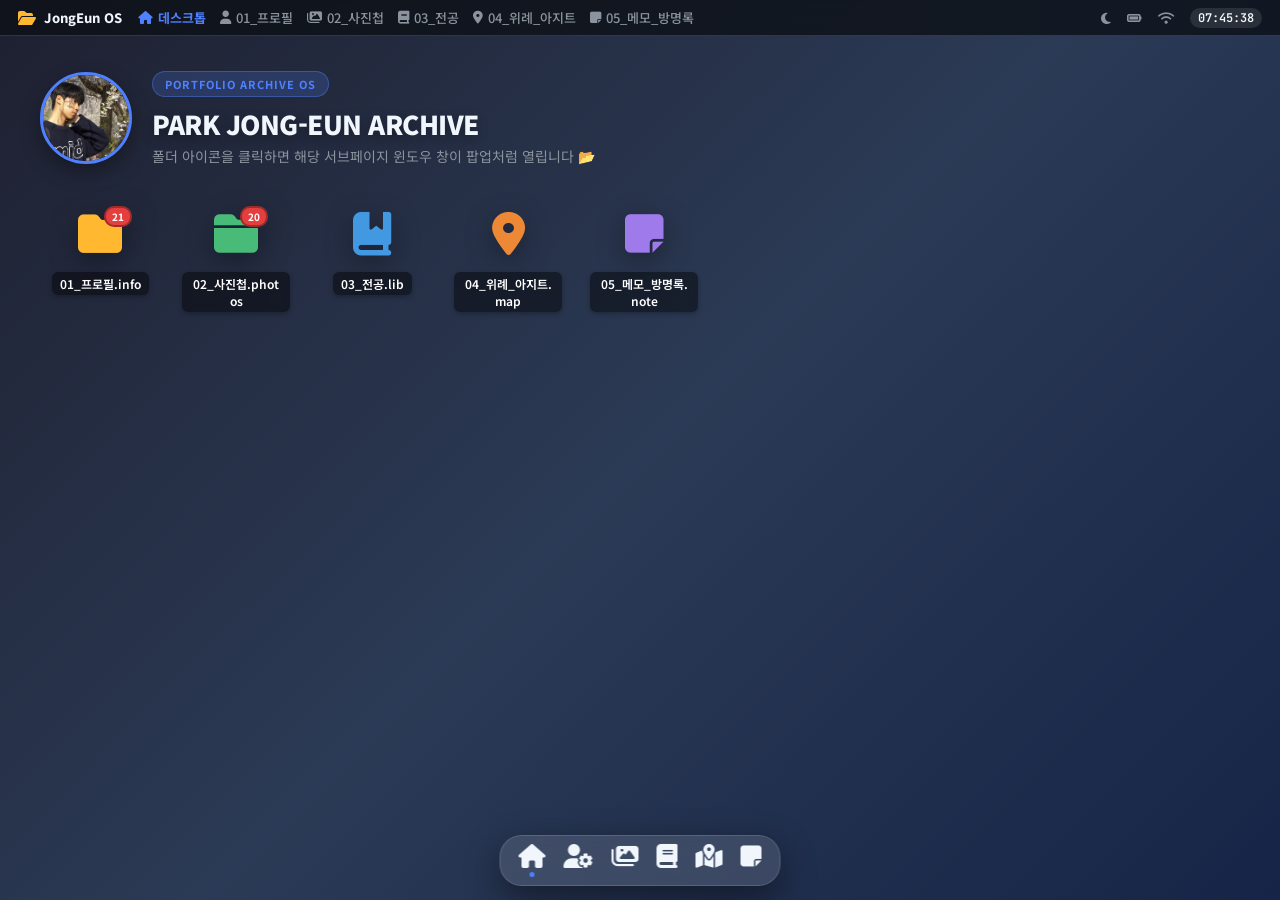
==== 컴퓨터 네트워크 과제 1/Main.html @ 89eb87a3 "Add files via upload" ====
<!DOCTYPE html>
<html lang="ko">
    
<head>
    <meta charset="UTF-8">
    <meta name="viewport" content="width=device-width, initial-scale=1.0">
    <title>박종은 - JongEun OS (Main.html)</title>
    <!-- FontAwesome icons -->
    <link rel="stylesheet" href="https://cdnjs.cloudflare.com/ajax/libs/font-awesome/6.4.0/css/all.min.css">
    <!-- Google Fonts -->
    <link rel="preconnect" href="https://fonts.googleapis.com">
    <link rel="preconnect" href="https://fonts.gstatic.com" crossorigin>
    <link href="https://fonts.googleapis.com/css2?family=Noto+Sans+KR:wght@300;400;500;700;900&family=JetBrains+Mono:wght@400;600&display=swap" rel="stylesheet">
    <link rel="stylesheet" href="소스 파일/style.css">
</head>

<body>
    <div id="desktop">
        <!-- Top Menu Bar -->
        <header id="top-bar">
            <div class="top-bar-left">
                <a href="Main.html" class="brand-link">
                    <i class="fa-solid fa-folder-open"></i>
                    <span>JongEun OS</span>
                </a>
                <nav class="nav-links">
                    <a href="Main.html" class="nav-item active"><i class="fa-solid fa-house"></i> 데스크톱</a>
                    <a href="소스 파일/profile.html" class="nav-item"><i class="fa-solid fa-user"></i> 01_프로필</a>
                    <a href="소스 파일/gallery.html" class="nav-item"><i class="fa-solid fa-images"></i> 02_사진첩</a>
                    <a href="소스 파일/major.html" class="nav-item"><i class="fa-solid fa-book"></i> 03_전공</a>
                    <a href="소스 파일/wirye.html" class="nav-item"><i class="fa-solid fa-location-dot"></i> 04_위례_아지트</a>
                    <a href="소스 파일/guestbook.html" class="nav-item"><i class="fa-solid fa-note-sticky"></i> 05_메모_방명록</a>
                </nav>
            </div>
            <div class="top-bar-right">
                <span id="theme-toggle" class="top-icon" title="다크/라이트 모드 전환"><i class="fa-solid fa-moon"></i></span>
                <span class="top-icon" title="배터리 100%"><i class="fa-solid fa-battery-full"></i></span>
                <span class="top-icon" title="Wi-Fi 연결됨"><i class="fa-solid fa-wifi"></i></span>
                <span id="top-clock">00:00:00</span>
            </div>
        </header>

        <!-- Desktop Wallpaper Content & Icons Grid -->
        <main id="workspace">
            <div class="desktop-banner">
                <img class="desktop-profile-photo" src="소스 파일/박종은_프로필.jpg" alt="박종은 프로필 사진">
                <div class="desktop-banner-copy">
                    <div class="banner-badge">PORTFOLIO ARCHIVE OS</div>
                    <h1>PARK JONG-EUN ARCHIVE</h1>
                    <p>폴더 아이콘을 클릭하면 해당 서브페이지 윈도우 창이 팝업처럼 열립니다 📂</p>
                </div>
            </div>

            <!-- Folder Icons Container (Linked to Subpages) -->
            <div class="folder-grid">
                <!-- 01 Profile -->
                <a href="소스 파일/profile.html" class="desktop-icon-link">
                    <div class="icon-wrapper profile-folder">
                        <i class="fa-solid fa-folder"></i>
                        <span class="icon-badge">21</span>
                    </div>
                    <span class="icon-label">01_프로필.info</span>
                </a>

                <!-- 02 Gallery -->
                <a href="소스 파일/gallery.html" class="desktop-icon-link">
                    <div class="icon-wrapper gallery-folder">
                        <i class="fa-solid fa-folder-closed"></i>
                        <span class="icon-badge">20</span>
                    </div>
                    <span class="icon-label">02_사진첩.photos</span>
                </a>

                <!-- 03 Major -->
                <a href="소스 파일/major.html" class="desktop-icon-link">
                    <div class="icon-wrapper library-folder">
                        <i class="fa-solid fa-book-bookmark"></i>
                    </div>
                    <span class="icon-label">03_전공.lib</span>
                </a>

                <!-- 04 Wirye -->
                <a href="소스 파일/wirye.html" class="desktop-icon-link">
                    <div class="icon-wrapper location-folder">
                        <i class="fa-solid fa-location-dot"></i>
                    </div>
                    <span class="icon-label">04_위례_아지트.map</span>
                </a>

                <!-- 05 Guestbook -->
                <a href="소스 파일/guestbook.html" class="desktop-icon-link">
                    <div class="icon-wrapper contact-folder">
                        <i class="fa-solid fa-note-sticky"></i>
                    </div>
                    <span class="icon-label">05_메모_방명록.note</span>
                </a>
            </div>

        </main>

        <!-- Dock at the bottom -->
        <footer id="dock">
            <div class="dock-container">
                <a href="Main.html" class="dock-item active" title="홈 (Main.html)">
                    <i class="fa-solid fa-house"></i>
                    <span class="dock-dot active"></span>
                </a>
                <a href="소스 파일/profile.html" class="dock-item" title="01_프로필">
                    <i class="fa-solid fa-user-gear"></i>
                    <span class="dock-dot"></span>
                </a>
                <a href="소스 파일/gallery.html" class="dock-item" title="02_사진첩">
                    <i class="fa-solid fa-images"></i>
                    <span class="dock-dot"></span>
                </a>
                <a href="소스 파일/major.html" class="dock-item" title="03_전공">
                    <i class="fa-solid fa-book"></i>
                    <span class="dock-dot"></span>
                </a>
                <a href="소스 파일/wirye.html" class="dock-item" title="04_위례아지트">
                    <i class="fa-solid fa-map-location-dot"></i>
                    <span class="dock-dot"></span>
                </a>
                <a href="소스 파일/guestbook.html" class="dock-item" title="05_메모및방명록">
                    <i class="fa-solid fa-note-sticky"></i>
                    <span class="dock-dot"></span>
                </a>
            </div>
        </footer>
    </div>

    <script src="소스 파일/script.js"></script>
</body>
</html>
---- 컴퓨터 네트워크 과제 1/소스 파일/style.css ----
/* ======================================================
   Park Jong-Eun Personal Website - Finder / OS Style
   (Main.html & 소스 파일 서브페이지 공통 스타일)
   ====================================================== */

:root {
    --bg-gradient: linear-gradient(135deg, #1e2030 0%, #2b3a55 50%, #162447 100%);
    --bg-wallpaper: #0d1117;
    --text-primary: #f0f6fc;
    --text-secondary: #8b949e;
    --window-bg: rgba(22, 27, 34, 0.88);
    --window-header-bg: rgba(13, 17, 23, 0.95);
    --window-border: rgba(255, 255, 255, 0.14);
    --accent-blue: #4f80ff;
    --accent-folder: #ffb830;
    --topbar-bg: rgba(13, 17, 23, 0.8);
    --dock-bg: rgba(255, 255, 255, 0.12);
    --card-bg: rgba(255, 255, 255, 0.05);
    --shadow-soft: 0 25px 50px rgba(0, 0, 0, 0.5);
    --font-main: 'Noto Sans KR', -apple-system, BlinkMacSystemFont, sans-serif;
    --font-mono: 'JetBrains Mono', monospace;
}

[data-theme="light"] {
    --bg-gradient: linear-gradient(135deg, #e0c3fc 0%, #8ec5fc 100%);
    --text-primary: #1f2937;
    --text-secondary: #6b7280;
    --window-bg: rgba(255, 255, 255, 0.92);
    --window-header-bg: rgba(243, 244, 246, 0.96);
    --window-border: rgba(0, 0, 0, 0.12);
    --topbar-bg: rgba(255, 255, 255, 0.8);
    --dock-bg: rgba(0, 0, 0, 0.08);
    --card-bg: rgba(0, 0, 0, 0.03);
    --shadow-soft: 0 25px 50px rgba(0, 0, 0, 0.15);
}

* {
    margin: 0;
    padding: 0;
    box-sizing: border-box;
}

body, html {
    width: 100%;
    min-height: 100vh;
    font-family: var(--font-main);
    color: var(--text-primary);
    background: var(--bg-gradient);
    background-size: cover;
    background-attachment: fixed;
    overflow-x: hidden;
}

a {
    color: inherit;
    text-decoration: none;
}

#desktop {
    width: 100vw;
    min-height: 100vh;
    position: relative;
    display: flex;
    flex-direction: column;
}

/* ======================================================
   Top OS Menu Bar
   ====================================================== */
#top-bar {
    height: 36px;
    background: var(--topbar-bg);
    backdrop-filter: blur(16px);
    -webkit-backdrop-filter: blur(16px);
    border-bottom: 1px solid var(--window-border);
    display: flex;
    align-items: center;
    justify-content: space-between;
    padding: 0 18px;
    font-size: 13px;
    font-weight: 500;
    position: sticky;
    top: 0;
    z-index: 10000;
}

.top-bar-left, .top-bar-right {
    display: flex;
    align-items: center;
    gap: 16px;
}

.brand-link {
    display: flex;
    align-items: center;
    gap: 8px;
    font-weight: 800;
    color: var(--text-primary);
}

.brand-link i {
    color: var(--accent-folder);
    font-size: 16px;
}

.nav-links {
    display: flex;
    align-items: center;
    gap: 14px;
}

.nav-item {
    color: var(--text-secondary);
    transition: color 0.2s ease;
    font-weight: 500;
    font-size: 13px;
    display: flex;
    align-items: center;
    gap: 5px;
}

.nav-item:hover, .nav-item.active {
    color: var(--accent-blue);
    font-weight: 700;
}

.top-icon {
    cursor: pointer;
    color: var(--text-secondary);
    transition: transform 0.2s ease, color 0.2s ease;
}

.top-icon:hover {
    color: var(--text-primary);
    transform: scale(1.15);
}

#top-clock {
    font-family: var(--font-mono);
    font-size: 12px;
    font-weight: 600;
    background: rgba(255, 255, 255, 0.1);
    padding: 2px 8px;
    border-radius: 12px;
}

/* ======================================================
   Desktop Workspace & Banner
   ====================================================== */
#workspace {
    flex: 1;
    position: relative;
    padding: 24px 40px 100px 40px;
    display: flex;
    flex-direction: column;
}

.desktop-banner {
    margin-top: 10px;
    margin-bottom: 28px;
    display: flex;
    align-items: center;
    gap: 20px;
}

.desktop-profile-photo {
    width: 92px;
    height: 92px;
    flex: 0 0 92px;
    object-fit: cover;
    border-radius: 50%;
    border: 3px solid var(--accent-blue);
    box-shadow: 0 8px 20px rgba(0, 0, 0, 0.35);
}

.desktop-banner-copy {
    min-width: 0;
}

.banner-badge {
    display: inline-block;
    padding: 4px 12px;
    background: rgba(79, 128, 255, 0.2);
    border: 1px solid rgba(79, 128, 255, 0.4);
    color: var(--accent-blue);
    font-size: 11px;
    font-weight: 700;
    border-radius: 20px;
    letter-spacing: 1px;
    margin-bottom: 8px;
}

.desktop-banner h1 {
    font-size: 26px;
    font-weight: 900;
    letter-spacing: -0.5px;
    text-shadow: 0 4px 12px rgba(0, 0, 0, 0.3);
}

.desktop-banner p {
    font-size: 14px;
    color: var(--text-secondary);
    margin-top: 4px;
}

/* Folder Icons Grid */
.folder-grid {
    display: grid;
    grid-template-columns: repeat(auto-fill, minmax(115px, 1fr));
    gap: 24px 16px;
    max-width: 800px;
    margin-bottom: 30px;
}

.desktop-icon-link {
    display: flex;
    flex-direction: column;
    align-items: center;
    text-decoration: none;
    padding: 10px 6px;
    border-radius: 12px;
    transition: all 0.25s cubic-bezier(0.175, 0.885, 0.32, 1.275);
}

.desktop-icon-link:hover {
    background: rgba(255, 255, 255, 0.12);
    transform: translateY(-5px);
}

.icon-wrapper {
    width: 68px;
    height: 60px;
    position: relative;
    display: flex;
    align-items: center;
    justify-content: center;
    font-size: 44px;
    color: var(--accent-folder);
    filter: drop-shadow(0 8px 14px rgba(0, 0, 0, 0.35));
}

.icon-wrapper.gallery-folder { color: #48bb78; }
.icon-wrapper.library-folder { color: #4299e1; }
.icon-wrapper.location-folder { color: #ed8936; }
.icon-wrapper.contact-folder { color: #9f7aea; }
.icon-wrapper.text-file { color: #e2e8f0; }

.icon-badge {
    position: absolute;
    top: 2px;
    right: 2px;
    background: #e53e3e;
    color: #ffffff;
    font-size: 10px;
    font-weight: 700;
    padding: 1px 6px;
    border-radius: 10px;
    border: 2px solid rgba(0, 0, 0, 0.3);
}

.icon-label {
    margin-top: 8px;
    font-size: 12px;
    font-weight: 600;
    text-align: center;
    background: rgba(0, 0, 0, 0.45);
    backdrop-filter: blur(4px);
    padding: 3px 8px;
    border-radius: 6px;
    color: #ffffff;
    word-break: break-all;
    box-shadow: 0 2px 5px rgba(0, 0, 0, 0.25);
}

/* ======================================================
   OS Floating Popup Window (In-Page)
   ====================================================== */
.window-wrapper {
    width: 100%;
    display: flex;
    justify-content: center;
    align-items: flex-start;
    padding-bottom: 40px;
}

.os-window {
    width: 100%;
    max-width: 820px;
    background: var(--window-bg);
    backdrop-filter: blur(28px);
    -webkit-backdrop-filter: blur(28px);
    border: 1px solid var(--window-border);
    border-radius: 14px;
    box-shadow: var(--shadow-soft);
    display: flex;
    flex-direction: column;
    overflow: hidden;
    animation: windowPopup 0.35s cubic-bezier(0.165, 0.84, 0.44, 1) forwards;
}

@keyframes windowPopup {
    from {
        opacity: 0;
        transform: scale(0.92) translateY(24px);
    }
    to {
        opacity: 1;
        transform: scale(1) translateY(0);
    }
}

.window-header {
    height: 42px;
    background: var(--window-header-bg);
    border-bottom: 1px solid var(--window-border);
    display: flex;
    align-items: center;
    justify-content: space-between;
    padding: 0 16px;
}

.window-controls {
    display: flex;
    align-items: center;
    gap: 8px;
}

.window-controls a, .window-controls button {
    width: 13px;
    height: 13px;
    border-radius: 50%;
    display: inline-block;
    border: none;
    cursor: pointer;
    transition: opacity 0.2s ease;
}

.btn-close { background: #ff5f56; }
.btn-minimize { background: #ffbd2e; }
.btn-maximize { background: #27c93f; }

.btn-close:hover { opacity: 0.8; }

.window-title {
    font-size: 13px;
    font-weight: 600;
    color: var(--text-primary);
    display: flex;
    align-items: center;
    gap: 8px;
}

.window-actions {
    display: flex;
    align-items: center;
    gap: 12px;
}

.page-step {
    font-size: 11px;
    font-weight: 700;
    color: var(--accent-blue);
    background: rgba(79, 128, 255, 0.15);
    padding: 2px 8px;
    border-radius: 10px;
}

.window-pathbar {
    min-height: 32px;
    background: rgba(0, 0, 0, 0.18);
    border-bottom: 1px solid var(--window-border);
    display: flex;
    align-items: center;
    justify-content: space-between;
    padding: 4px 18px;
    font-size: 12px;
    color: var(--text-secondary);
}

.path-crumbs {
    display: flex;
    align-items: center;
    gap: 6px;
    flex-wrap: wrap;
}

.path-crumbs a {
    color: var(--accent-blue);
    font-weight: 500;
}

.path-crumbs a:hover {
    text-decoration: underline;
}

.path-tag {
    background: rgba(255, 255, 255, 0.08);
    padding: 1px 7px;
    border-radius: 4px;
}

.window-body {
    padding: 24px;
    overflow-y: auto;
    max-height: calc(100vh - 230px);
}

/* Window Footer with Prev/Next Navigation Links */
.window-footer-nav {
    display: flex;
    align-items: center;
    justify-content: space-between;
    padding: 12px 20px;
    background: rgba(0, 0, 0, 0.22);
    border-top: 1px solid var(--window-border);
    font-size: 13px;
}

.footer-nav-btn {
    display: inline-flex;
    align-items: center;
    gap: 8px;
    padding: 6px 14px;
    background: rgba(255, 255, 255, 0.08);
    border: 1px solid var(--window-border);
    border-radius: 8px;
    color: var(--text-primary);
    font-weight: 600;
    transition: all 0.2s ease;
}

.footer-nav-btn:hover {
    background: var(--accent-blue);
    color: #ffffff;
    border-color: var(--accent-blue);
}

/* ======================================================
   Profile Page (profile.html)
   ====================================================== */
.profile-container {
    display: flex;
    gap: 28px;
}

.profile-sidebar {
    width: 220px;
    display: flex;
    flex-direction: column;
    align-items: center;
    text-align: center;
    background: var(--card-bg);
    padding: 22px 16px;
    border-radius: 12px;
    border: 1px solid var(--window-border);
}

.profile-img-box {
    width: 130px;
    height: 130px;
    border-radius: 50%;
    overflow: hidden;
    position: relative;
    border: 3px solid var(--accent-blue);
    margin-bottom: 14px;
    box-shadow: 0 8px 20px rgba(0, 0, 0, 0.35);
}

.profile-img-box img {
    width: 100%;
    height: 100%;
    object-fit: cover;
}

.online-indicator {
    width: 15px;
    height: 15px;
    background: #48bb78;
    border: 2px solid #ffffff;
    border-radius: 50%;
    position: absolute;
    bottom: 8px;
    right: 8px;
}

.profile-sidebar h3 {
    font-size: 22px;
    font-weight: 800;
}

.sub-text {
    font-size: 13px;
    color: var(--text-secondary);
    margin-bottom: 16px;
}

.badge-list {
    display: flex;
    flex-direction: column;
    gap: 8px;
    width: 100%;
}

.badge {
    background: rgba(79, 128, 255, 0.15);
    color: var(--accent-blue);
    font-size: 12px;
    font-weight: 600;
    padding: 7px 10px;
    border-radius: 8px;
    display: flex;
    align-items: center;
    justify-content: center;
    gap: 6px;
}

.profile-content {
    flex: 1;
    display: flex;
    flex-direction: column;
    gap: 22px;
}

.info-section h4 {
    font-size: 15px;
    font-weight: 700;
    color: var(--accent-blue);
    margin-bottom: 10px;
    display: flex;
    align-items: center;
    gap: 6px;
}

.intro-quote {
    font-size: 15px;
    font-weight: 600;
    line-height: 1.6;
    background: var(--card-bg);
    padding: 14px 18px;
    border-left: 4px solid var(--accent-blue);
    border-radius: 0 8px 8px 0;
}

.info-table {
    display: flex;
    flex-direction: column;
    gap: 10px;
    margin-top: 10px;
}

.info-row {
    display: flex;
    justify-content: space-between;
    padding: 9px 14px;
    background: var(--card-bg);
    border-radius: 8px;
    font-size: 13px;
}

.info-label {
    color: var(--text-secondary);
    display: flex;
    align-items: center;
    gap: 8px;
}

.info-val {
    font-weight: 700;
}

.tag-cloud {
    display: flex;
    flex-wrap: wrap;
    gap: 8px;
}

.tag {
    background: rgba(255, 255, 255, 0.08);
    border: 1px solid var(--window-border);
    padding: 5px 12px;
    border-radius: 14px;
    font-size: 12px;
    font-weight: 500;
}

.detail-text {
    font-size: 13.5px;
    line-height: 1.7;
    color: var(--text-secondary);
}

/* Travel Album Folder Navigation */
.album-folder-bar {
    display: flex;
    align-items: center;
    gap: 10px;
    flex-wrap: wrap;
    margin-bottom: 22px;
    padding-bottom: 14px;
    border-bottom: 1px solid var(--window-border);
}

.album-folder-btn {
    display: inline-flex;
    align-items: center;
    gap: 8px;
    padding: 8px 14px;
    background: rgba(255, 255, 255, 0.06);
    border: 1px solid var(--window-border);
    border-radius: 8px;
    color: var(--text-secondary);
    font-size: 13px;
    font-weight: 600;
    cursor: pointer;
    transition: all 0.2s ease;
    font-family: inherit;
}

.album-folder-btn:hover {
    background: rgba(255, 255, 255, 0.12);
    color: var(--text-primary);
    transform: translateY(-2px);
}

.album-folder-btn.active {
    background: rgba(79, 128, 255, 0.2);
    border-color: var(--accent-blue);
    color: var(--accent-blue);
}

.album-folder-btn i {
    font-size: 14px;
}

.album-folder-btn .count-badge {
    background: rgba(255, 255, 255, 0.15);
    padding: 1px 7px;
    border-radius: 10px;
    font-size: 11px;
    font-weight: 700;
}

.album-folder-btn.active .count-badge {
    background: var(--accent-blue);
    color: #ffffff;
}

.trip-badge {
    display: inline-block;
    padding: 2px 8px;
    border-radius: 6px;
    font-size: 11px;
    font-weight: 700;
    margin-bottom: 4px;
    width: fit-content;
}

.trip-badge.summer2025 {
    background: rgba(237, 137, 54, 0.2);
    color: #ed8936;
}

.trip-badge.summer2026 {
    background: rgba(72, 187, 120, 0.2);
    color: #48bb78;
}

.trip-badge.winter,
.trip-badge.winter2026 {
    background: rgba(66, 153, 225, 0.2);
    color: #4299e1;
}

.trip-badge.hongkong,
.trip-badge.hongkong2026 {
    background: rgba(159, 122, 234, 0.2);
    color: #9f7aea;
}

.gallery-grid {
    display: grid;
    grid-template-columns: repeat(auto-fill, minmax(280px, 1fr));
    gap: 20px;
}

.gallery-card {
    background: var(--card-bg);
    border: 1px solid var(--window-border);
    border-radius: 12px;
    overflow: hidden;
    cursor: pointer;
    transition: transform 0.25s ease, box-shadow 0.25s ease;
}

.gallery-card:hover {
    transform: translateY(-6px);
    box-shadow: 0 12px 28px rgba(0, 0, 0, 0.35);
}

.img-wrapper {
    height: 200px;
    width: 100%;
    position: relative;
    overflow: hidden;
}

.img-wrapper img {
    width: 100%;
    height: 100%;
    object-fit: cover;
    transition: transform 0.3s ease;
}

.gallery-card:hover img {
    transform: scale(1.06);
}

.img-overlay {
    position: absolute;
    inset: 0;
    background: rgba(0, 0, 0, 0.5);
    display: flex;
    align-items: center;
    justify-content: center;
    gap: 8px;
    color: #ffffff;
    font-weight: 700;
    font-size: 14px;
    opacity: 0;
    transition: opacity 0.25s ease;
}

.gallery-card:hover .img-overlay {
    opacity: 1;
}

.img-info {
    padding: 14px;
    display: flex;
    flex-direction: column;
    gap: 4px;
}

.img-title {
    font-size: 13px;
    font-weight: 700;
}

.img-meta {
    font-size: 11px;
    color: var(--text-secondary);
}

/* ======================================================
   Major & Library Page (major.html)
   ====================================================== */
.lib-hero {
    display: flex;
    align-items: center;
    gap: 18px;
    background: linear-gradient(135deg, rgba(66, 153, 225, 0.2), rgba(159, 122, 234, 0.2));
    padding: 20px;
    border-radius: 12px;
    border: 1px solid rgba(66, 153, 225, 0.3);
    margin-bottom: 22px;
}

.font-icon {
    font-size: 38px;
    color: #4299e1;
}

.kdc-grid {
    display: grid;
    grid-template-columns: repeat(3, 1fr);
    gap: 14px;
    margin-bottom: 24px;
}

.kdc-box {
    background: var(--card-bg);
    border: 1px solid var(--window-border);
    padding: 16px;
    border-radius: 10px;
}

.kdc-code {
    font-family: var(--font-mono);
    font-size: 18px;
    font-weight: 900;
    color: var(--accent-blue);
}

.kdc-box h4 {
    font-size: 14px;
    margin: 6px 0 2px 0;
}

.kdc-box p {
    font-size: 11px;
    color: var(--accent-folder);
    margin-bottom: 8px;
}

.kdc-desc {
    font-size: 11.5px;
    color: var(--text-secondary);
    line-height: 1.5;
}

.reading-archive h3 {
    font-size: 15px;
    margin-bottom: 12px;
}

.note-list {
    list-style: none;
    display: flex;
    flex-direction: column;
    gap: 10px;
}

.note-list li {
    background: var(--card-bg);
    padding: 12px 16px;
    border-radius: 8px;
    display: flex;
    gap: 14px;
    align-items: center;
    font-size: 13.5px;
}

.note-date {
    font-family: var(--font-mono);
    font-size: 11px;
    color: var(--accent-blue);
    font-weight: 700;
}

/* ======================================================
   Location & Wirye Page (wirye.html)
   ====================================================== */
.map-card-header h2 {
    font-size: 22px;
    font-weight: 800;
    margin-top: 6px;
}

.location-badge {
    display: inline-block;
    background: rgba(237, 137, 54, 0.2);
    color: #ed8936;
    padding: 3px 10px;
    border-radius: 6px;
    font-size: 11px;
    font-weight: 700;
}

.map-visual {
    height: 180px;
    background: #1a202c;
    border-radius: 12px;
    margin: 18px 0;
    position: relative;
    overflow: hidden;
    border: 1px solid var(--window-border);
}

.map-grid-bg {
    width: 100%;
    height: 100%;
    background-image: radial-gradient(rgba(255, 255, 255, 0.12) 1px, transparent 0);
    background-size: 18px 18px;
}

.map-pin {
    position: absolute;
    width: 34px;
    height: 34px;
    background: #ed8936;
    color: #ffffff;
    border-radius: 50%;
    display: flex;
    align-items: center;
    justify-content: center;
    cursor: pointer;
    box-shadow: 0 4px 14px rgba(237, 137, 54, 0.5);
    transition: transform 0.2s ease;
}

.map-pin:hover {
    transform: scale(1.25);
    z-index: 10;
}

.pin-tooltip {
    position: absolute;
    bottom: 40px;
    left: 50%;
    transform: translateX(-50%);
    background: rgba(0, 0, 0, 0.88);
    color: #ffffff;
    font-size: 11px;
    font-weight: 600;
    padding: 4px 10px;
    border-radius: 4px;
    white-space: nowrap;
    opacity: 0;
    pointer-events: none;
    transition: opacity 0.2s ease;
}

.map-pin:hover .pin-tooltip {
    opacity: 1;
}

.spot-list {
    display: flex;
    flex-direction: column;
    gap: 12px;
}

.spot-item {
    display: flex;
    align-items: center;
    gap: 14px;
    background: var(--card-bg);
    padding: 12px 16px;
    border-radius: 8px;
}

.spot-icon {
    font-size: 22px;
    color: #48bb78;
}

/* ======================================================
   Guestbook & Notes Page (guestbook.html)
   ====================================================== */
#guestbook-form {
    display: flex;
    flex-direction: column;
    gap: 12px;
    margin: 16px 0 24px 0;
}

.form-row {
    display: flex;
    gap: 12px;
}

#gb-name, #gb-color, #gb-content {
    background: rgba(0, 0, 0, 0.25);
    border: 1px solid var(--window-border);
    color: var(--text-primary);
    padding: 10px 14px;
    border-radius: 8px;
    font-family: inherit;
    font-size: 13.5px;
}

#gb-name { flex: 1; }

.submit-btn {
    background: var(--accent-blue);
    color: #ffffff;
    border: none;
    padding: 10px;
    border-radius: 8px;
    font-weight: 700;
    cursor: pointer;
    transition: opacity 0.2s ease;
}

.submit-btn:hover {
    opacity: 0.9;
}

.postit-board {
    display: grid;
    grid-template-columns: repeat(2, minmax(190px, 240px));
    justify-content: center;
    gap: 32px;
    padding: 18px 12px 28px;
}

.postit {
    width: 100%;
    aspect-ratio: 1 / 1;
    padding: 38px 22px 24px;
    display: flex;
    flex-direction: column;
    justify-content: center;
    border-radius: 4px;
    color: #1a202c;
    position: relative;
    box-shadow: 0 6px 14px rgba(0, 0, 0, 0.2);
    transform: rotate(-1deg);
}

.postit.yellow { background: #fef08a; }
.postit.blue { background: #bae6fd; }
.postit.green { background: #bbf7d0; }
.postit.pink { background: #fbcfe8; }

.postit-pin {
    position: absolute;
    top: -10px;
    left: 50%;
    transform: translateX(-50%);
    font-size: 16px;
}

.postit-topic {
    position: absolute;
    top: 12px;
    left: 14px;
    font-size: 11px;
    font-weight: 800;
    color: rgba(26, 32, 44, 0.72);
}

.postit-text {
    font-size: 13px;
    font-weight: 600;
    line-height: 1.5;
    margin-top: 4px;
}

.postit-author {
    display: block;
    font-size: 11px;
    font-weight: 700;
    margin-top: 10px;
    text-align: right;
}

/* ======================================================
   Main.html - Tree File Explorer Card
   ====================================================== */
.structure-card {
    background: var(--card-bg);
    border: 1px solid var(--window-border);
    border-radius: 12px;
    padding: 20px;
    max-width: 800px;
}

.structure-card h3 {
    font-size: 15px;
    color: var(--accent-blue);
    margin-bottom: 12px;
    display: flex;
    align-items: center;
    gap: 8px;
}

.file-tree {
    font-family: var(--font-mono);
    font-size: 13px;
    line-height: 1.8;
}

.tree-item {
    display: flex;
    align-items: center;
    gap: 8px;
}

.tree-item a {
    color: #48bb78;
    font-weight: 600;
}

.tree-item a:hover {
    text-decoration: underline;
}

/* ======================================================
   Bottom OS Dock
   ====================================================== */
#dock {
    position: fixed;
    bottom: 14px;
    left: 50%;
    transform: translateX(-50%);
    z-index: 9999;
}

.dock-container {
    background: var(--dock-bg);
    backdrop-filter: blur(20px);
    -webkit-backdrop-filter: blur(20px);
    border: 1px solid var(--window-border);
    padding: 8px 18px;
    border-radius: 22px;
    display: flex;
    align-items: center;
    gap: 18px;
    box-shadow: 0 12px 36px rgba(0, 0, 0, 0.45);
}

.dock-item {
    color: var(--text-primary);
    font-size: 24px;
    position: relative;
    display: flex;
    flex-direction: column;
    align-items: center;
    transition: transform 0.2s cubic-bezier(0.175, 0.885, 0.32, 1.275);
}

.dock-item:hover {
    transform: translateY(-8px) scale(1.2);
}

.dock-dot {
    width: 5px;
    height: 5px;
    background: var(--accent-blue);
    border-radius: 50%;
    margin-top: 4px;
    opacity: 0;
    transition: opacity 0.2s ease;
}

.dock-item.active .dock-dot, .dock-dot.active {
    opacity: 1;
}

/* ======================================================
   Lightbox Modal
   ====================================================== */
.lightbox-modal {
    display: none;
    position: fixed;
    inset: 0;
    background: rgba(0, 0, 0, 0.88);
    backdrop-filter: blur(14px);
    z-index: 20000;
    align-items: center;
    justify-content: center;
    padding: 20px;
}

.lightbox-modal.active {
    display: flex;
}

.lightbox-close {
    position: absolute;
    top: 20px;
    right: 30px;
    font-size: 42px;
    color: #ffffff;
    cursor: pointer;
}

.lightbox-content {
    max-width: 90vw;
    max-height: 85vh;
    display: flex;
    flex-direction: column;
    align-items: center;
}

.lightbox-content img {
    max-width: 100%;
    max-height: 70vh;
    border-radius: 8px;
    box-shadow: 0 20px 50px rgba(0,0,0,0.6);
}

.lightbox-caption {
    margin-top: 14px;
    text-align: center;
    color: #ffffff;
}

/* Responsive */
@media (max-width: 768px) {
    #workspace {
        padding: 16px 16px 90px 16px;
    }

    .profile-container {
        flex-direction: column;
    }

    .profile-sidebar {
        width: 100%;
    }

    .kdc-grid {
        grid-template-columns: 1fr;
    }

    .postit-board {
        grid-template-columns: repeat(2, minmax(130px, 1fr));
        gap: 18px;
    }

    .nav-links {
        display: none;
    }
}


/* Linked university major cards */
.major-link-card {
    display: block;
    color: inherit;
    text-decoration: none;
    transition: transform 0.2s ease, box-shadow 0.2s ease;
}
.major-link-card:hover {
    transform: translateY(-4px);
    box-shadow: 0 12px 24px rgba(0, 0, 0, 0.18);
}


.guestbook-board:empty {
    display: block;
}

.postit-empty {
    grid-column: 1 / -1;
    margin: 0;
    padding: 22px;
    border: 1px dashed rgba(120, 130, 150, 0.45);
    border-radius: 8px;
    color: var(--text-secondary);
    text-align: center;
}
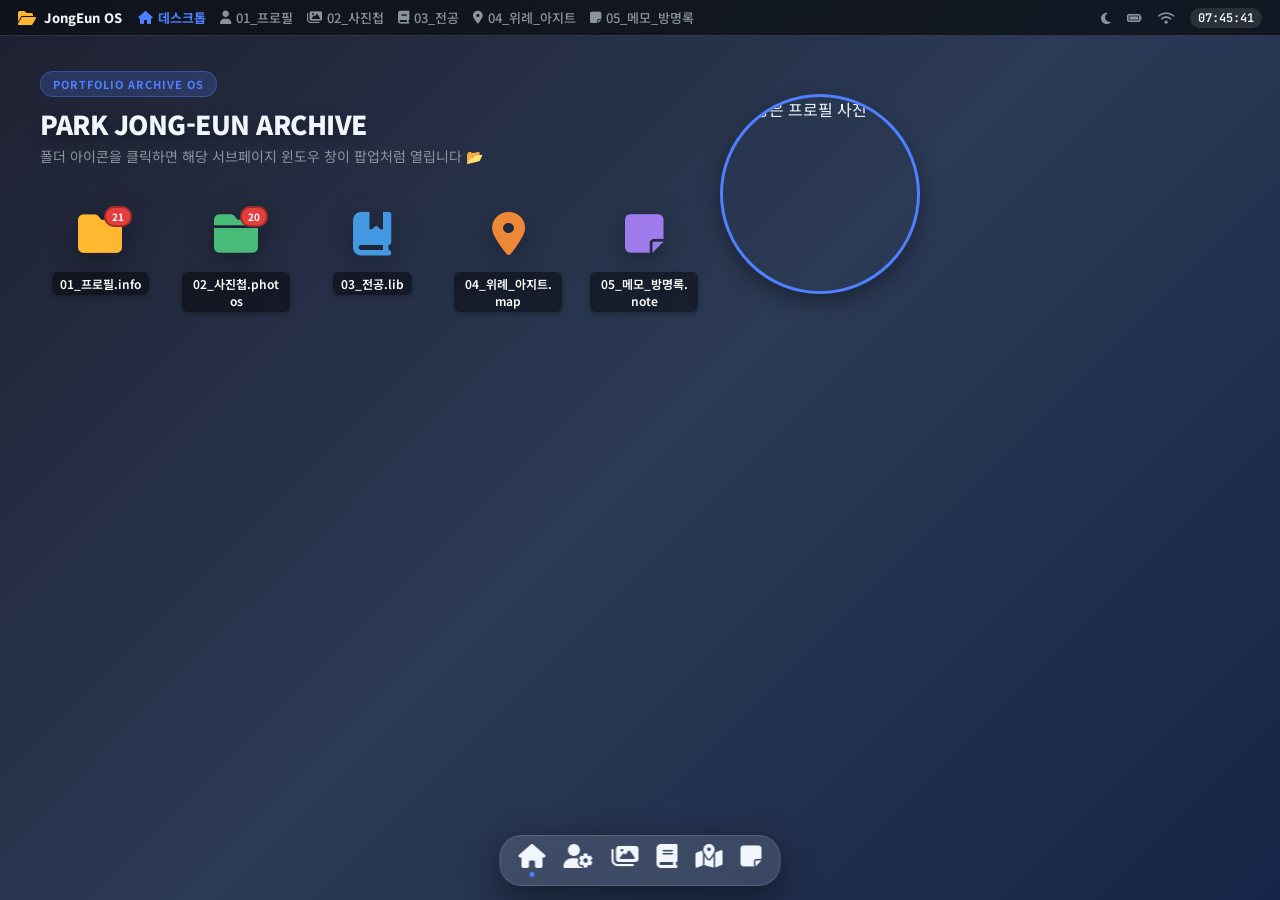
==== commit 1f2ac770: "Add files via upload" ====
--- a/컴퓨터 네트워크 과제 1/Main.html
+++ b/컴퓨터 네트워크 과제 1/Main.html
@@ -43,7 +43,6 @@
         <!-- Desktop Wallpaper Content & Icons Grid -->
         <main id="workspace">
             <div class="desktop-banner">
-                <img class="desktop-profile-photo" src="소스 파일/박종은_프로필.jpg" alt="박종은 프로필 사진">
                 <div class="desktop-banner-copy">
                     <div class="banner-badge">PORTFOLIO ARCHIVE OS</div>
                     <h1>PARK JONG-EUN ARCHIVE</h1>
@@ -88,13 +87,14 @@
                 </a>
 
                 <!-- 05 Guestbook -->
-                <a href="소스 파일/guestbook.html" class="desktop-icon-link">
-                    <div class="icon-wrapper contact-folder">
-                        <i class="fa-solid fa-note-sticky"></i>
-                    </div>
-                    <span class="icon-label">05_메모_방명록.note</span>
-                </a>
-            </div>
+                <a href="소스 파일/guestbook.html" class="desktop-icon-link">
+                    <div class="icon-wrapper contact-folder">
+                        <i class="fa-solid fa-note-sticky"></i>
+                    </div>
+                    <span class="icon-label">05_메모_방명록.note</span>
+                </a>
+                <img class="desktop-profile-photo" src="https://raw.githubusercontent.com/bbakjjong7-cmyk/CN_1st_assginment/main/%EC%BB%B4%ED%93%A8%ED%84%B0%20%EB%84%A4%ED%8A%B8%EC%9B%8C%ED%81%AC%20%EA%B3%BC%EC%A0%9C%201/%EC%86%8C%EC%8A%A4%20%ED%8C%8C%EC%9D%BC/%EB%B0%95%EC%A2%85%EC%9D%80_%ED%94%84%EB%A1%9C%ED%95%84.jpg" alt="박종은 프로필 사진">
+            </div>
 
         </main>
 
--- a/컴퓨터 네트워크 과제 1/소스 파일/style.css
+++ b/컴퓨터 네트워크 과제 1/소스 파일/style.css
@@ -160,13 +160,17 @@
     margin-bottom: 28px;
     display: flex;
     align-items: center;
+    justify-content: space-between;
     gap: 20px;
 }
 
 .desktop-profile-photo {
-    width: 92px;
-    height: 92px;
-    flex: 0 0 92px;
+    width: 200px;
+    height: 200px;
+    flex: 0 0 200px;
+    align-self: end;
+    margin-bottom: 10px;
+    transform: translateY(-50%);
     object-fit: cover;
     border-radius: 50%;
     border: 3px solid var(--accent-blue);
@@ -1178,10 +1182,16 @@
 }
 
 /* Responsive */
-@media (max-width: 768px) {
-    #workspace {
-        padding: 16px 16px 90px 16px;
-    }
+@media (max-width: 768px) {
+    #workspace {
+        padding: 16px 16px 90px 16px;
+    }
+
+    .desktop-profile-photo {
+        width: 132px;
+        height: 132px;
+        flex-basis: 132px;
+    }
 
     .profile-container {
         flex-direction: column;
@@ -1203,7 +1213,19 @@
     .nav-links {
         display: none;
     }
-}
+}
+
+@media (max-width: 480px) {
+    .desktop-banner {
+        gap: 12px;
+    }
+
+    .desktop-profile-photo {
+        width: 96px;
+        height: 96px;
+        flex-basis: 96px;
+    }
+}
 
 
 /* Linked university major cards */
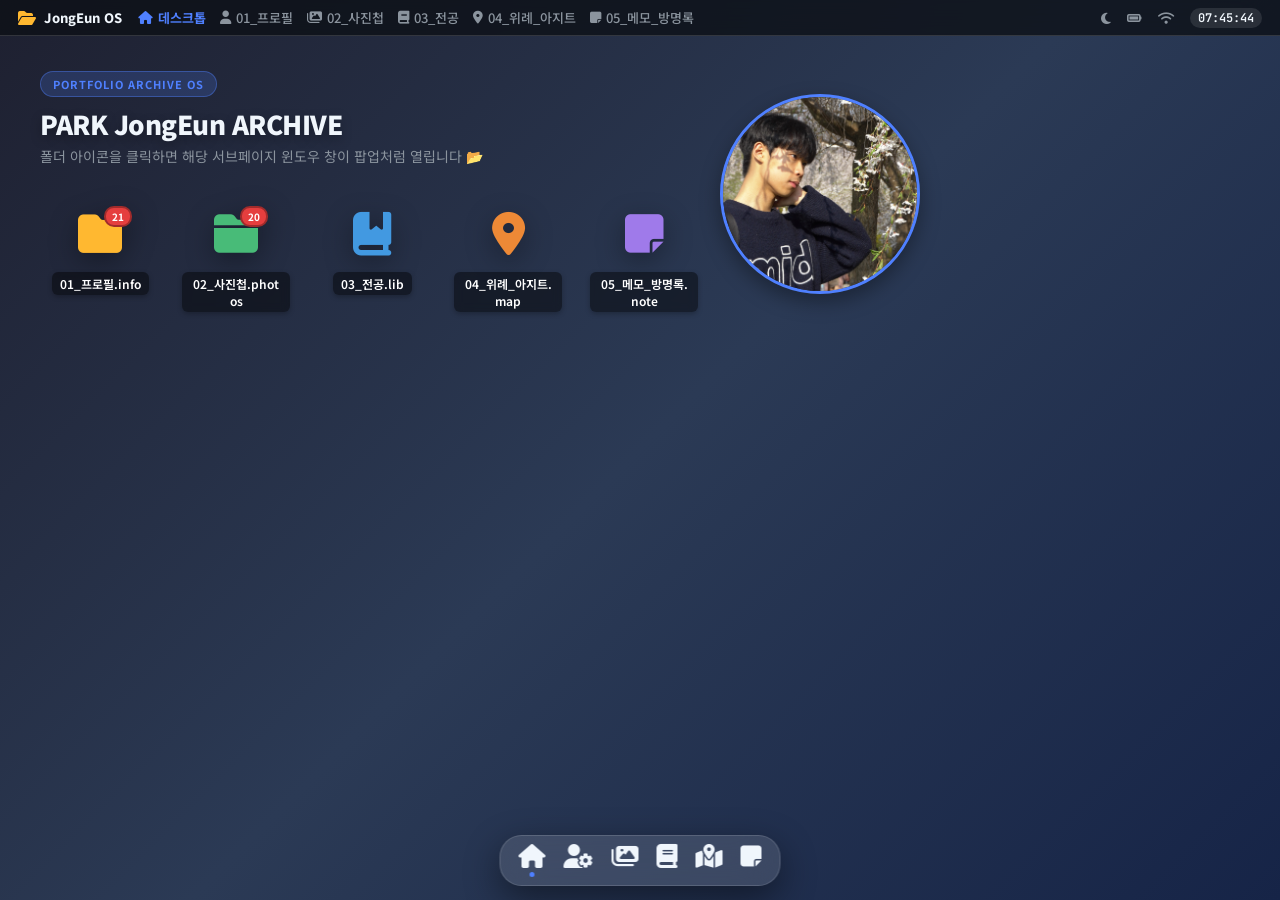
==== commit 701c2ddd: "ee ee" ====
--- a/컴퓨터 네트워크 과제 1/Main.html
+++ b/컴퓨터 네트워크 과제 1/Main.html
@@ -1,134 +1,134 @@
-<!DOCTYPE html>
-<html lang="ko">
-    
-<head>
-    <meta charset="UTF-8">
-    <meta name="viewport" content="width=device-width, initial-scale=1.0">
-    <title>박종은 - JongEun OS (Main.html)</title>
-    <!-- FontAwesome icons -->
-    <link rel="stylesheet" href="https://cdnjs.cloudflare.com/ajax/libs/font-awesome/6.4.0/css/all.min.css">
-    <!-- Google Fonts -->
-    <link rel="preconnect" href="https://fonts.googleapis.com">
-    <link rel="preconnect" href="https://fonts.gstatic.com" crossorigin>
-    <link href="https://fonts.googleapis.com/css2?family=Noto+Sans+KR:wght@300;400;500;700;900&family=JetBrains+Mono:wght@400;600&display=swap" rel="stylesheet">
-    <link rel="stylesheet" href="소스 파일/style.css">
-</head>
-
-<body>
-    <div id="desktop">
-        <!-- Top Menu Bar -->
-        <header id="top-bar">
-            <div class="top-bar-left">
-                <a href="Main.html" class="brand-link">
-                    <i class="fa-solid fa-folder-open"></i>
-                    <span>JongEun OS</span>
-                </a>
-                <nav class="nav-links">
-                    <a href="Main.html" class="nav-item active"><i class="fa-solid fa-house"></i> 데스크톱</a>
-                    <a href="소스 파일/profile.html" class="nav-item"><i class="fa-solid fa-user"></i> 01_프로필</a>
-                    <a href="소스 파일/gallery.html" class="nav-item"><i class="fa-solid fa-images"></i> 02_사진첩</a>
-                    <a href="소스 파일/major.html" class="nav-item"><i class="fa-solid fa-book"></i> 03_전공</a>
-                    <a href="소스 파일/wirye.html" class="nav-item"><i class="fa-solid fa-location-dot"></i> 04_위례_아지트</a>
-                    <a href="소스 파일/guestbook.html" class="nav-item"><i class="fa-solid fa-note-sticky"></i> 05_메모_방명록</a>
-                </nav>
-            </div>
-            <div class="top-bar-right">
-                <span id="theme-toggle" class="top-icon" title="다크/라이트 모드 전환"><i class="fa-solid fa-moon"></i></span>
-                <span class="top-icon" title="배터리 100%"><i class="fa-solid fa-battery-full"></i></span>
-                <span class="top-icon" title="Wi-Fi 연결됨"><i class="fa-solid fa-wifi"></i></span>
-                <span id="top-clock">00:00:00</span>
-            </div>
-        </header>
-
-        <!-- Desktop Wallpaper Content & Icons Grid -->
-        <main id="workspace">
+<!DOCTYPE html>
+<html lang="ko">
+    
+<head>
+    <meta charset="UTF-8">
+    <meta name="viewport" content="width=device-width, initial-scale=1.0">
+    <title>박종은 - JongEun OS (Main.html)</title>
+    <!-- FontAwesome icons -->
+    <link rel="stylesheet" href="https://cdnjs.cloudflare.com/ajax/libs/font-awesome/6.4.0/css/all.min.css">
+    <!-- Google Fonts -->
+    <link rel="preconnect" href="https://fonts.googleapis.com">
+    <link rel="preconnect" href="https://fonts.gstatic.com" crossorigin>
+    <link href="https://fonts.googleapis.com/css2?family=Noto+Sans+KR:wght@300;400;500;700;900&family=JetBrains+Mono:wght@400;600&display=swap" rel="stylesheet">
+    <link rel="stylesheet" href="소스 파일/style.css">
+</head>
+
+<body>
+    <div id="desktop">
+        <!-- Top Menu Bar -->
+        <header id="top-bar">
+            <div class="top-bar-left">
+                <a href="Main.html" class="brand-link">
+                    <i class="fa-solid fa-folder-open"></i>
+                    <span>JongEun OS</span>
+                </a>
+                <nav class="nav-links">
+                    <a href="Main.html" class="nav-item active"><i class="fa-solid fa-house"></i> 데스크톱</a>
+                    <a href="소스 파일/profile.html" class="nav-item"><i class="fa-solid fa-user"></i> 01_프로필</a>
+                    <a href="소스 파일/gallery.html" class="nav-item"><i class="fa-solid fa-images"></i> 02_사진첩</a>
+                    <a href="소스 파일/major.html" class="nav-item"><i class="fa-solid fa-book"></i> 03_전공</a>
+                    <a href="소스 파일/wirye.html" class="nav-item"><i class="fa-solid fa-location-dot"></i> 04_위례_아지트</a>
+                    <a href="소스 파일/guestbook.html" class="nav-item"><i class="fa-solid fa-note-sticky"></i> 05_메모_방명록</a>
+                </nav>
+            </div>
+            <div class="top-bar-right">
+                <span id="theme-toggle" class="top-icon" title="다크/라이트 모드 전환"><i class="fa-solid fa-moon"></i></span>
+                <span class="top-icon" title="배터리 100%"><i class="fa-solid fa-battery-full"></i></span>
+                <span class="top-icon" title="Wi-Fi 연결됨"><i class="fa-solid fa-wifi"></i></span>
+                <span id="top-clock">00:00:00</span>
+            </div>
+        </header>
+
+        <!-- Desktop Wallpaper Content & Icons Grid -->
+        <main id="workspace">
             <div class="desktop-banner">
                 <div class="desktop-banner-copy">
                     <div class="banner-badge">PORTFOLIO ARCHIVE OS</div>
-                    <h1>PARK JONG-EUN ARCHIVE</h1>
+                    <h1>PARK JongEun ARCHIVE</h1>
                     <p>폴더 아이콘을 클릭하면 해당 서브페이지 윈도우 창이 팝업처럼 열립니다 📂</p>
                 </div>
             </div>
-
-            <!-- Folder Icons Container (Linked to Subpages) -->
-            <div class="folder-grid">
-                <!-- 01 Profile -->
-                <a href="소스 파일/profile.html" class="desktop-icon-link">
-                    <div class="icon-wrapper profile-folder">
-                        <i class="fa-solid fa-folder"></i>
-                        <span class="icon-badge">21</span>
-                    </div>
-                    <span class="icon-label">01_프로필.info</span>
-                </a>
-
-                <!-- 02 Gallery -->
-                <a href="소스 파일/gallery.html" class="desktop-icon-link">
-                    <div class="icon-wrapper gallery-folder">
-                        <i class="fa-solid fa-folder-closed"></i>
-                        <span class="icon-badge">20</span>
-                    </div>
-                    <span class="icon-label">02_사진첩.photos</span>
-                </a>
-
-                <!-- 03 Major -->
-                <a href="소스 파일/major.html" class="desktop-icon-link">
-                    <div class="icon-wrapper library-folder">
-                        <i class="fa-solid fa-book-bookmark"></i>
-                    </div>
-                    <span class="icon-label">03_전공.lib</span>
-                </a>
-
-                <!-- 04 Wirye -->
-                <a href="소스 파일/wirye.html" class="desktop-icon-link">
-                    <div class="icon-wrapper location-folder">
-                        <i class="fa-solid fa-location-dot"></i>
-                    </div>
-                    <span class="icon-label">04_위례_아지트.map</span>
-                </a>
-
-                <!-- 05 Guestbook -->
+
+            <!-- Folder Icons Container (Linked to Subpages) -->
+            <div class="folder-grid">
+                <!-- 01 Profile -->
+                <a href="소스 파일/profile.html" class="desktop-icon-link">
+                    <div class="icon-wrapper profile-folder">
+                        <i class="fa-solid fa-folder"></i>
+                        <span class="icon-badge">21</span>
+                    </div>
+                    <span class="icon-label">01_프로필.info</span>
+                </a>
+
+                <!-- 02 Gallery -->
+                <a href="소스 파일/gallery.html" class="desktop-icon-link">
+                    <div class="icon-wrapper gallery-folder">
+                        <i class="fa-solid fa-folder-closed"></i>
+                        <span class="icon-badge">20</span>
+                    </div>
+                    <span class="icon-label">02_사진첩.photos</span>
+                </a>
+
+                <!-- 03 Major -->
+                <a href="소스 파일/major.html" class="desktop-icon-link">
+                    <div class="icon-wrapper library-folder">
+                        <i class="fa-solid fa-book-bookmark"></i>
+                    </div>
+                    <span class="icon-label">03_전공.lib</span>
+                </a>
+
+                <!-- 04 Wirye -->
+                <a href="소스 파일/wirye.html" class="desktop-icon-link">
+                    <div class="icon-wrapper location-folder">
+                        <i class="fa-solid fa-location-dot"></i>
+                    </div>
+                    <span class="icon-label">04_위례_아지트.map</span>
+                </a>
+
+                <!-- 05 Guestbook -->
                 <a href="소스 파일/guestbook.html" class="desktop-icon-link">
                     <div class="icon-wrapper contact-folder">
                         <i class="fa-solid fa-note-sticky"></i>
                     </div>
                     <span class="icon-label">05_메모_방명록.note</span>
                 </a>
-                <img class="desktop-profile-photo" src="https://raw.githubusercontent.com/bbakjjong7-cmyk/CN_1st_assginment/main/%EC%BB%B4%ED%93%A8%ED%84%B0%20%EB%84%A4%ED%8A%B8%EC%9B%8C%ED%81%AC%20%EA%B3%BC%EC%A0%9C%201/%EC%86%8C%EC%8A%A4%20%ED%8C%8C%EC%9D%BC/%EB%B0%95%EC%A2%85%EC%9D%80_%ED%94%84%EB%A1%9C%ED%95%84.jpg" alt="박종은 프로필 사진">
+                <img class="desktop-profile-photo" src="소스 파일/박종은_프로필.jpg" alt="박종은 프로필 사진">
             </div>
-
-        </main>
-
-        <!-- Dock at the bottom -->
-        <footer id="dock">
-            <div class="dock-container">
-                <a href="Main.html" class="dock-item active" title="홈 (Main.html)">
-                    <i class="fa-solid fa-house"></i>
-                    <span class="dock-dot active"></span>
-                </a>
-                <a href="소스 파일/profile.html" class="dock-item" title="01_프로필">
-                    <i class="fa-solid fa-user-gear"></i>
-                    <span class="dock-dot"></span>
-                </a>
-                <a href="소스 파일/gallery.html" class="dock-item" title="02_사진첩">
-                    <i class="fa-solid fa-images"></i>
-                    <span class="dock-dot"></span>
-                </a>
-                <a href="소스 파일/major.html" class="dock-item" title="03_전공">
-                    <i class="fa-solid fa-book"></i>
-                    <span class="dock-dot"></span>
-                </a>
-                <a href="소스 파일/wirye.html" class="dock-item" title="04_위례아지트">
-                    <i class="fa-solid fa-map-location-dot"></i>
-                    <span class="dock-dot"></span>
-                </a>
-                <a href="소스 파일/guestbook.html" class="dock-item" title="05_메모및방명록">
-                    <i class="fa-solid fa-note-sticky"></i>
-                    <span class="dock-dot"></span>
-                </a>
-            </div>
-        </footer>
-    </div>
-
-    <script src="소스 파일/script.js"></script>
-</body>
-</html>
+
+        </main>
+
+        <!-- Dock at the bottom -->
+        <footer id="dock">
+            <div class="dock-container">
+                <a href="Main.html" class="dock-item active" title="홈 (Main.html)">
+                    <i class="fa-solid fa-house"></i>
+                    <span class="dock-dot active"></span>
+                </a>
+                <a href="소스 파일/profile.html" class="dock-item" title="01_프로필">
+                    <i class="fa-solid fa-user-gear"></i>
+                    <span class="dock-dot"></span>
+                </a>
+                <a href="소스 파일/gallery.html" class="dock-item" title="02_사진첩">
+                    <i class="fa-solid fa-images"></i>
+                    <span class="dock-dot"></span>
+                </a>
+                <a href="소스 파일/major.html" class="dock-item" title="03_전공">
+                    <i class="fa-solid fa-book"></i>
+                    <span class="dock-dot"></span>
+                </a>
+                <a href="소스 파일/wirye.html" class="dock-item" title="04_위례아지트">
+                    <i class="fa-solid fa-map-location-dot"></i>
+                    <span class="dock-dot"></span>
+                </a>
+                <a href="소스 파일/guestbook.html" class="dock-item" title="05_메모및방명록">
+                    <i class="fa-solid fa-note-sticky"></i>
+                    <span class="dock-dot"></span>
+                </a>
+            </div>
+        </footer>
+    </div>
+
+    <script src="소스 파일/script.js"></script>
+</body>
+</html>
--- a/컴퓨터 네트워크 과제 1/소스 파일/style.css
+++ b/컴퓨터 네트워크 과제 1/소스 파일/style.css
@@ -1,160 +1,160 @@
-/* ======================================================
-   Park Jong-Eun Personal Website - Finder / OS Style
-   (Main.html & 소스 파일 서브페이지 공통 스타일)
-   ====================================================== */
-
-:root {
-    --bg-gradient: linear-gradient(135deg, #1e2030 0%, #2b3a55 50%, #162447 100%);
-    --bg-wallpaper: #0d1117;
-    --text-primary: #f0f6fc;
-    --text-secondary: #8b949e;
-    --window-bg: rgba(22, 27, 34, 0.88);
-    --window-header-bg: rgba(13, 17, 23, 0.95);
-    --window-border: rgba(255, 255, 255, 0.14);
-    --accent-blue: #4f80ff;
-    --accent-folder: #ffb830;
-    --topbar-bg: rgba(13, 17, 23, 0.8);
-    --dock-bg: rgba(255, 255, 255, 0.12);
-    --card-bg: rgba(255, 255, 255, 0.05);
-    --shadow-soft: 0 25px 50px rgba(0, 0, 0, 0.5);
-    --font-main: 'Noto Sans KR', -apple-system, BlinkMacSystemFont, sans-serif;
-    --font-mono: 'JetBrains Mono', monospace;
-}
-
-[data-theme="light"] {
-    --bg-gradient: linear-gradient(135deg, #e0c3fc 0%, #8ec5fc 100%);
-    --text-primary: #1f2937;
-    --text-secondary: #6b7280;
-    --window-bg: rgba(255, 255, 255, 0.92);
-    --window-header-bg: rgba(243, 244, 246, 0.96);
-    --window-border: rgba(0, 0, 0, 0.12);
-    --topbar-bg: rgba(255, 255, 255, 0.8);
-    --dock-bg: rgba(0, 0, 0, 0.08);
-    --card-bg: rgba(0, 0, 0, 0.03);
-    --shadow-soft: 0 25px 50px rgba(0, 0, 0, 0.15);
-}
-
-* {
-    margin: 0;
-    padding: 0;
-    box-sizing: border-box;
-}
-
-body, html {
-    width: 100%;
-    min-height: 100vh;
-    font-family: var(--font-main);
-    color: var(--text-primary);
-    background: var(--bg-gradient);
-    background-size: cover;
-    background-attachment: fixed;
-    overflow-x: hidden;
-}
-
-a {
-    color: inherit;
-    text-decoration: none;
-}
-
-#desktop {
-    width: 100vw;
-    min-height: 100vh;
-    position: relative;
-    display: flex;
-    flex-direction: column;
-}
-
-/* ======================================================
-   Top OS Menu Bar
-   ====================================================== */
-#top-bar {
-    height: 36px;
-    background: var(--topbar-bg);
-    backdrop-filter: blur(16px);
-    -webkit-backdrop-filter: blur(16px);
-    border-bottom: 1px solid var(--window-border);
-    display: flex;
-    align-items: center;
-    justify-content: space-between;
-    padding: 0 18px;
-    font-size: 13px;
-    font-weight: 500;
-    position: sticky;
-    top: 0;
-    z-index: 10000;
-}
-
-.top-bar-left, .top-bar-right {
-    display: flex;
-    align-items: center;
-    gap: 16px;
-}
-
-.brand-link {
-    display: flex;
-    align-items: center;
-    gap: 8px;
-    font-weight: 800;
-    color: var(--text-primary);
-}
-
-.brand-link i {
-    color: var(--accent-folder);
-    font-size: 16px;
-}
-
-.nav-links {
-    display: flex;
-    align-items: center;
-    gap: 14px;
-}
-
-.nav-item {
-    color: var(--text-secondary);
-    transition: color 0.2s ease;
-    font-weight: 500;
-    font-size: 13px;
-    display: flex;
-    align-items: center;
-    gap: 5px;
-}
-
-.nav-item:hover, .nav-item.active {
-    color: var(--accent-blue);
-    font-weight: 700;
-}
-
-.top-icon {
-    cursor: pointer;
-    color: var(--text-secondary);
-    transition: transform 0.2s ease, color 0.2s ease;
-}
-
-.top-icon:hover {
-    color: var(--text-primary);
-    transform: scale(1.15);
-}
-
-#top-clock {
-    font-family: var(--font-mono);
-    font-size: 12px;
-    font-weight: 600;
-    background: rgba(255, 255, 255, 0.1);
-    padding: 2px 8px;
-    border-radius: 12px;
-}
-
-/* ======================================================
-   Desktop Workspace & Banner
-   ====================================================== */
-#workspace {
-    flex: 1;
-    position: relative;
-    padding: 24px 40px 100px 40px;
-    display: flex;
-    flex-direction: column;
-}
-
+/* ======================================================
+   Park Jong-Eun Personal Website - Finder / OS Style
+   (Main.html & 소스 파일 서브페이지 공통 스타일)
+   ====================================================== */
+
+:root {
+    --bg-gradient: linear-gradient(135deg, #1e2030 0%, #2b3a55 50%, #162447 100%);
+    --bg-wallpaper: #0d1117;
+    --text-primary: #f0f6fc;
+    --text-secondary: #8b949e;
+    --window-bg: rgba(22, 27, 34, 0.88);
+    --window-header-bg: rgba(13, 17, 23, 0.95);
+    --window-border: rgba(255, 255, 255, 0.14);
+    --accent-blue: #4f80ff;
+    --accent-folder: #ffb830;
+    --topbar-bg: rgba(13, 17, 23, 0.8);
+    --dock-bg: rgba(255, 255, 255, 0.12);
+    --card-bg: rgba(255, 255, 255, 0.05);
+    --shadow-soft: 0 25px 50px rgba(0, 0, 0, 0.5);
+    --font-main: 'Noto Sans KR', -apple-system, BlinkMacSystemFont, sans-serif;
+    --font-mono: 'JetBrains Mono', monospace;
+}
+
+[data-theme="light"] {
+    --bg-gradient: linear-gradient(135deg, #e0c3fc 0%, #8ec5fc 100%);
+    --text-primary: #1f2937;
+    --text-secondary: #6b7280;
+    --window-bg: rgba(255, 255, 255, 0.92);
+    --window-header-bg: rgba(243, 244, 246, 0.96);
+    --window-border: rgba(0, 0, 0, 0.12);
+    --topbar-bg: rgba(255, 255, 255, 0.8);
+    --dock-bg: rgba(0, 0, 0, 0.08);
+    --card-bg: rgba(0, 0, 0, 0.03);
+    --shadow-soft: 0 25px 50px rgba(0, 0, 0, 0.15);
+}
+
+* {
+    margin: 0;
+    padding: 0;
+    box-sizing: border-box;
+}
+
+body, html {
+    width: 100%;
+    min-height: 100vh;
+    font-family: var(--font-main);
+    color: var(--text-primary);
+    background: var(--bg-gradient);
+    background-size: cover;
+    background-attachment: fixed;
+    overflow-x: hidden;
+}
+
+a {
+    color: inherit;
+    text-decoration: none;
+}
+
+#desktop {
+    width: 100vw;
+    min-height: 100vh;
+    position: relative;
+    display: flex;
+    flex-direction: column;
+}
+
+/* ======================================================
+   Top OS Menu Bar
+   ====================================================== */
+#top-bar {
+    height: 36px;
+    background: var(--topbar-bg);
+    backdrop-filter: blur(16px);
+    -webkit-backdrop-filter: blur(16px);
+    border-bottom: 1px solid var(--window-border);
+    display: flex;
+    align-items: center;
+    justify-content: space-between;
+    padding: 0 18px;
+    font-size: 13px;
+    font-weight: 500;
+    position: sticky;
+    top: 0;
+    z-index: 10000;
+}
+
+.top-bar-left, .top-bar-right {
+    display: flex;
+    align-items: center;
+    gap: 16px;
+}
+
+.brand-link {
+    display: flex;
+    align-items: center;
+    gap: 8px;
+    font-weight: 800;
+    color: var(--text-primary);
+}
+
+.brand-link i {
+    color: var(--accent-folder);
+    font-size: 16px;
+}
+
+.nav-links {
+    display: flex;
+    align-items: center;
+    gap: 14px;
+}
+
+.nav-item {
+    color: var(--text-secondary);
+    transition: color 0.2s ease;
+    font-weight: 500;
+    font-size: 13px;
+    display: flex;
+    align-items: center;
+    gap: 5px;
+}
+
+.nav-item:hover, .nav-item.active {
+    color: var(--accent-blue);
+    font-weight: 700;
+}
+
+.top-icon {
+    cursor: pointer;
+    color: var(--text-secondary);
+    transition: transform 0.2s ease, color 0.2s ease;
+}
+
+.top-icon:hover {
+    color: var(--text-primary);
+    transform: scale(1.15);
+}
+
+#top-clock {
+    font-family: var(--font-mono);
+    font-size: 12px;
+    font-weight: 600;
+    background: rgba(255, 255, 255, 0.1);
+    padding: 2px 8px;
+    border-radius: 12px;
+}
+
+/* ======================================================
+   Desktop Workspace & Banner
+   ====================================================== */
+#workspace {
+    flex: 1;
+    position: relative;
+    padding: 24px 40px 100px 40px;
+    display: flex;
+    flex-direction: column;
+}
+
 .desktop-banner {
     margin-top: 10px;
     margin-bottom: 28px;
@@ -180,1008 +180,1008 @@
 .desktop-banner-copy {
     min-width: 0;
 }
-
-.banner-badge {
-    display: inline-block;
-    padding: 4px 12px;
-    background: rgba(79, 128, 255, 0.2);
-    border: 1px solid rgba(79, 128, 255, 0.4);
-    color: var(--accent-blue);
-    font-size: 11px;
-    font-weight: 700;
-    border-radius: 20px;
-    letter-spacing: 1px;
-    margin-bottom: 8px;
-}
-
-.desktop-banner h1 {
-    font-size: 26px;
-    font-weight: 900;
-    letter-spacing: -0.5px;
-    text-shadow: 0 4px 12px rgba(0, 0, 0, 0.3);
-}
-
-.desktop-banner p {
-    font-size: 14px;
-    color: var(--text-secondary);
-    margin-top: 4px;
-}
-
-/* Folder Icons Grid */
-.folder-grid {
-    display: grid;
-    grid-template-columns: repeat(auto-fill, minmax(115px, 1fr));
-    gap: 24px 16px;
-    max-width: 800px;
-    margin-bottom: 30px;
-}
-
-.desktop-icon-link {
-    display: flex;
-    flex-direction: column;
-    align-items: center;
-    text-decoration: none;
-    padding: 10px 6px;
-    border-radius: 12px;
-    transition: all 0.25s cubic-bezier(0.175, 0.885, 0.32, 1.275);
-}
-
-.desktop-icon-link:hover {
-    background: rgba(255, 255, 255, 0.12);
-    transform: translateY(-5px);
-}
-
-.icon-wrapper {
-    width: 68px;
-    height: 60px;
-    position: relative;
-    display: flex;
-    align-items: center;
-    justify-content: center;
-    font-size: 44px;
-    color: var(--accent-folder);
-    filter: drop-shadow(0 8px 14px rgba(0, 0, 0, 0.35));
-}
-
-.icon-wrapper.gallery-folder { color: #48bb78; }
-.icon-wrapper.library-folder { color: #4299e1; }
-.icon-wrapper.location-folder { color: #ed8936; }
-.icon-wrapper.contact-folder { color: #9f7aea; }
-.icon-wrapper.text-file { color: #e2e8f0; }
-
-.icon-badge {
-    position: absolute;
-    top: 2px;
-    right: 2px;
-    background: #e53e3e;
-    color: #ffffff;
-    font-size: 10px;
-    font-weight: 700;
-    padding: 1px 6px;
-    border-radius: 10px;
-    border: 2px solid rgba(0, 0, 0, 0.3);
-}
-
-.icon-label {
-    margin-top: 8px;
-    font-size: 12px;
-    font-weight: 600;
-    text-align: center;
-    background: rgba(0, 0, 0, 0.45);
-    backdrop-filter: blur(4px);
-    padding: 3px 8px;
-    border-radius: 6px;
-    color: #ffffff;
-    word-break: break-all;
-    box-shadow: 0 2px 5px rgba(0, 0, 0, 0.25);
-}
-
-/* ======================================================
-   OS Floating Popup Window (In-Page)
-   ====================================================== */
-.window-wrapper {
-    width: 100%;
-    display: flex;
-    justify-content: center;
-    align-items: flex-start;
-    padding-bottom: 40px;
-}
-
-.os-window {
-    width: 100%;
-    max-width: 820px;
-    background: var(--window-bg);
-    backdrop-filter: blur(28px);
-    -webkit-backdrop-filter: blur(28px);
-    border: 1px solid var(--window-border);
-    border-radius: 14px;
-    box-shadow: var(--shadow-soft);
-    display: flex;
-    flex-direction: column;
-    overflow: hidden;
-    animation: windowPopup 0.35s cubic-bezier(0.165, 0.84, 0.44, 1) forwards;
-}
-
-@keyframes windowPopup {
-    from {
-        opacity: 0;
-        transform: scale(0.92) translateY(24px);
-    }
-    to {
-        opacity: 1;
-        transform: scale(1) translateY(0);
-    }
-}
-
-.window-header {
-    height: 42px;
-    background: var(--window-header-bg);
-    border-bottom: 1px solid var(--window-border);
-    display: flex;
-    align-items: center;
-    justify-content: space-between;
-    padding: 0 16px;
-}
-
-.window-controls {
-    display: flex;
-    align-items: center;
-    gap: 8px;
-}
-
-.window-controls a, .window-controls button {
-    width: 13px;
-    height: 13px;
-    border-radius: 50%;
-    display: inline-block;
-    border: none;
-    cursor: pointer;
-    transition: opacity 0.2s ease;
-}
-
-.btn-close { background: #ff5f56; }
-.btn-minimize { background: #ffbd2e; }
-.btn-maximize { background: #27c93f; }
-
-.btn-close:hover { opacity: 0.8; }
-
-.window-title {
-    font-size: 13px;
-    font-weight: 600;
-    color: var(--text-primary);
-    display: flex;
-    align-items: center;
-    gap: 8px;
-}
-
-.window-actions {
-    display: flex;
-    align-items: center;
-    gap: 12px;
-}
-
-.page-step {
-    font-size: 11px;
-    font-weight: 700;
-    color: var(--accent-blue);
-    background: rgba(79, 128, 255, 0.15);
-    padding: 2px 8px;
-    border-radius: 10px;
-}
-
-.window-pathbar {
-    min-height: 32px;
-    background: rgba(0, 0, 0, 0.18);
-    border-bottom: 1px solid var(--window-border);
-    display: flex;
-    align-items: center;
-    justify-content: space-between;
-    padding: 4px 18px;
-    font-size: 12px;
-    color: var(--text-secondary);
-}
-
-.path-crumbs {
-    display: flex;
-    align-items: center;
-    gap: 6px;
-    flex-wrap: wrap;
-}
-
-.path-crumbs a {
-    color: var(--accent-blue);
-    font-weight: 500;
-}
-
-.path-crumbs a:hover {
-    text-decoration: underline;
-}
-
-.path-tag {
-    background: rgba(255, 255, 255, 0.08);
-    padding: 1px 7px;
-    border-radius: 4px;
-}
-
-.window-body {
-    padding: 24px;
-    overflow-y: auto;
-    max-height: calc(100vh - 230px);
-}
-
-/* Window Footer with Prev/Next Navigation Links */
-.window-footer-nav {
-    display: flex;
-    align-items: center;
-    justify-content: space-between;
-    padding: 12px 20px;
-    background: rgba(0, 0, 0, 0.22);
-    border-top: 1px solid var(--window-border);
-    font-size: 13px;
-}
-
-.footer-nav-btn {
-    display: inline-flex;
-    align-items: center;
-    gap: 8px;
-    padding: 6px 14px;
-    background: rgba(255, 255, 255, 0.08);
-    border: 1px solid var(--window-border);
-    border-radius: 8px;
-    color: var(--text-primary);
-    font-weight: 600;
-    transition: all 0.2s ease;
-}
-
-.footer-nav-btn:hover {
-    background: var(--accent-blue);
-    color: #ffffff;
-    border-color: var(--accent-blue);
-}
-
-/* ======================================================
-   Profile Page (profile.html)
-   ====================================================== */
-.profile-container {
-    display: flex;
-    gap: 28px;
-}
-
-.profile-sidebar {
-    width: 220px;
-    display: flex;
-    flex-direction: column;
-    align-items: center;
-    text-align: center;
-    background: var(--card-bg);
-    padding: 22px 16px;
-    border-radius: 12px;
-    border: 1px solid var(--window-border);
-}
-
-.profile-img-box {
-    width: 130px;
-    height: 130px;
-    border-radius: 50%;
-    overflow: hidden;
-    position: relative;
-    border: 3px solid var(--accent-blue);
-    margin-bottom: 14px;
-    box-shadow: 0 8px 20px rgba(0, 0, 0, 0.35);
-}
-
-.profile-img-box img {
-    width: 100%;
-    height: 100%;
-    object-fit: cover;
-}
-
-.online-indicator {
-    width: 15px;
-    height: 15px;
-    background: #48bb78;
-    border: 2px solid #ffffff;
-    border-radius: 50%;
-    position: absolute;
-    bottom: 8px;
-    right: 8px;
-}
-
-.profile-sidebar h3 {
-    font-size: 22px;
-    font-weight: 800;
-}
-
-.sub-text {
-    font-size: 13px;
-    color: var(--text-secondary);
-    margin-bottom: 16px;
-}
-
-.badge-list {
-    display: flex;
-    flex-direction: column;
-    gap: 8px;
-    width: 100%;
-}
-
-.badge {
-    background: rgba(79, 128, 255, 0.15);
-    color: var(--accent-blue);
-    font-size: 12px;
-    font-weight: 600;
-    padding: 7px 10px;
-    border-radius: 8px;
-    display: flex;
-    align-items: center;
-    justify-content: center;
-    gap: 6px;
-}
-
-.profile-content {
-    flex: 1;
-    display: flex;
-    flex-direction: column;
-    gap: 22px;
-}
-
-.info-section h4 {
-    font-size: 15px;
-    font-weight: 700;
-    color: var(--accent-blue);
-    margin-bottom: 10px;
-    display: flex;
-    align-items: center;
-    gap: 6px;
-}
-
-.intro-quote {
-    font-size: 15px;
-    font-weight: 600;
-    line-height: 1.6;
-    background: var(--card-bg);
-    padding: 14px 18px;
-    border-left: 4px solid var(--accent-blue);
-    border-radius: 0 8px 8px 0;
-}
-
-.info-table {
-    display: flex;
-    flex-direction: column;
-    gap: 10px;
-    margin-top: 10px;
-}
-
-.info-row {
-    display: flex;
-    justify-content: space-between;
-    padding: 9px 14px;
-    background: var(--card-bg);
-    border-radius: 8px;
-    font-size: 13px;
-}
-
-.info-label {
-    color: var(--text-secondary);
-    display: flex;
-    align-items: center;
-    gap: 8px;
-}
-
-.info-val {
-    font-weight: 700;
-}
-
-.tag-cloud {
-    display: flex;
-    flex-wrap: wrap;
-    gap: 8px;
-}
-
-.tag {
-    background: rgba(255, 255, 255, 0.08);
-    border: 1px solid var(--window-border);
-    padding: 5px 12px;
-    border-radius: 14px;
-    font-size: 12px;
-    font-weight: 500;
-}
-
-.detail-text {
-    font-size: 13.5px;
-    line-height: 1.7;
-    color: var(--text-secondary);
-}
-
-/* Travel Album Folder Navigation */
-.album-folder-bar {
-    display: flex;
-    align-items: center;
-    gap: 10px;
-    flex-wrap: wrap;
-    margin-bottom: 22px;
-    padding-bottom: 14px;
-    border-bottom: 1px solid var(--window-border);
-}
-
-.album-folder-btn {
-    display: inline-flex;
-    align-items: center;
-    gap: 8px;
-    padding: 8px 14px;
-    background: rgba(255, 255, 255, 0.06);
-    border: 1px solid var(--window-border);
-    border-radius: 8px;
-    color: var(--text-secondary);
-    font-size: 13px;
-    font-weight: 600;
-    cursor: pointer;
-    transition: all 0.2s ease;
-    font-family: inherit;
-}
-
-.album-folder-btn:hover {
-    background: rgba(255, 255, 255, 0.12);
-    color: var(--text-primary);
-    transform: translateY(-2px);
-}
-
-.album-folder-btn.active {
-    background: rgba(79, 128, 255, 0.2);
-    border-color: var(--accent-blue);
-    color: var(--accent-blue);
-}
-
-.album-folder-btn i {
-    font-size: 14px;
-}
-
-.album-folder-btn .count-badge {
-    background: rgba(255, 255, 255, 0.15);
-    padding: 1px 7px;
-    border-radius: 10px;
-    font-size: 11px;
-    font-weight: 700;
-}
-
-.album-folder-btn.active .count-badge {
-    background: var(--accent-blue);
-    color: #ffffff;
-}
-
-.trip-badge {
-    display: inline-block;
-    padding: 2px 8px;
-    border-radius: 6px;
-    font-size: 11px;
-    font-weight: 700;
-    margin-bottom: 4px;
-    width: fit-content;
-}
-
-.trip-badge.summer2025 {
-    background: rgba(237, 137, 54, 0.2);
-    color: #ed8936;
-}
-
-.trip-badge.summer2026 {
-    background: rgba(72, 187, 120, 0.2);
-    color: #48bb78;
-}
-
-.trip-badge.winter,
-.trip-badge.winter2026 {
-    background: rgba(66, 153, 225, 0.2);
-    color: #4299e1;
-}
-
-.trip-badge.hongkong,
-.trip-badge.hongkong2026 {
-    background: rgba(159, 122, 234, 0.2);
-    color: #9f7aea;
-}
-
-.gallery-grid {
-    display: grid;
-    grid-template-columns: repeat(auto-fill, minmax(280px, 1fr));
-    gap: 20px;
-}
-
-.gallery-card {
-    background: var(--card-bg);
-    border: 1px solid var(--window-border);
-    border-radius: 12px;
-    overflow: hidden;
-    cursor: pointer;
-    transition: transform 0.25s ease, box-shadow 0.25s ease;
-}
-
-.gallery-card:hover {
-    transform: translateY(-6px);
-    box-shadow: 0 12px 28px rgba(0, 0, 0, 0.35);
-}
-
-.img-wrapper {
-    height: 200px;
-    width: 100%;
-    position: relative;
-    overflow: hidden;
-}
-
-.img-wrapper img {
-    width: 100%;
-    height: 100%;
-    object-fit: cover;
-    transition: transform 0.3s ease;
-}
-
-.gallery-card:hover img {
-    transform: scale(1.06);
-}
-
-.img-overlay {
-    position: absolute;
-    inset: 0;
-    background: rgba(0, 0, 0, 0.5);
-    display: flex;
-    align-items: center;
-    justify-content: center;
-    gap: 8px;
-    color: #ffffff;
-    font-weight: 700;
-    font-size: 14px;
-    opacity: 0;
-    transition: opacity 0.25s ease;
-}
-
-.gallery-card:hover .img-overlay {
-    opacity: 1;
-}
-
-.img-info {
-    padding: 14px;
-    display: flex;
-    flex-direction: column;
-    gap: 4px;
-}
-
-.img-title {
-    font-size: 13px;
-    font-weight: 700;
-}
-
-.img-meta {
-    font-size: 11px;
-    color: var(--text-secondary);
-}
-
-/* ======================================================
-   Major & Library Page (major.html)
-   ====================================================== */
-.lib-hero {
-    display: flex;
-    align-items: center;
-    gap: 18px;
-    background: linear-gradient(135deg, rgba(66, 153, 225, 0.2), rgba(159, 122, 234, 0.2));
-    padding: 20px;
-    border-radius: 12px;
-    border: 1px solid rgba(66, 153, 225, 0.3);
-    margin-bottom: 22px;
-}
-
-.font-icon {
-    font-size: 38px;
-    color: #4299e1;
-}
-
-.kdc-grid {
-    display: grid;
-    grid-template-columns: repeat(3, 1fr);
-    gap: 14px;
-    margin-bottom: 24px;
-}
-
-.kdc-box {
-    background: var(--card-bg);
-    border: 1px solid var(--window-border);
-    padding: 16px;
-    border-radius: 10px;
-}
-
-.kdc-code {
-    font-family: var(--font-mono);
-    font-size: 18px;
-    font-weight: 900;
-    color: var(--accent-blue);
-}
-
-.kdc-box h4 {
-    font-size: 14px;
-    margin: 6px 0 2px 0;
-}
-
-.kdc-box p {
-    font-size: 11px;
-    color: var(--accent-folder);
-    margin-bottom: 8px;
-}
-
-.kdc-desc {
-    font-size: 11.5px;
-    color: var(--text-secondary);
-    line-height: 1.5;
-}
-
-.reading-archive h3 {
-    font-size: 15px;
-    margin-bottom: 12px;
-}
-
-.note-list {
-    list-style: none;
-    display: flex;
-    flex-direction: column;
-    gap: 10px;
-}
-
-.note-list li {
-    background: var(--card-bg);
-    padding: 12px 16px;
-    border-radius: 8px;
-    display: flex;
-    gap: 14px;
-    align-items: center;
-    font-size: 13.5px;
-}
-
-.note-date {
-    font-family: var(--font-mono);
-    font-size: 11px;
-    color: var(--accent-blue);
-    font-weight: 700;
-}
-
-/* ======================================================
-   Location & Wirye Page (wirye.html)
-   ====================================================== */
-.map-card-header h2 {
-    font-size: 22px;
-    font-weight: 800;
-    margin-top: 6px;
-}
-
-.location-badge {
-    display: inline-block;
-    background: rgba(237, 137, 54, 0.2);
-    color: #ed8936;
-    padding: 3px 10px;
-    border-radius: 6px;
-    font-size: 11px;
-    font-weight: 700;
-}
-
-.map-visual {
-    height: 180px;
-    background: #1a202c;
-    border-radius: 12px;
-    margin: 18px 0;
-    position: relative;
-    overflow: hidden;
-    border: 1px solid var(--window-border);
-}
-
-.map-grid-bg {
-    width: 100%;
-    height: 100%;
-    background-image: radial-gradient(rgba(255, 255, 255, 0.12) 1px, transparent 0);
-    background-size: 18px 18px;
-}
-
-.map-pin {
-    position: absolute;
-    width: 34px;
-    height: 34px;
-    background: #ed8936;
-    color: #ffffff;
-    border-radius: 50%;
-    display: flex;
-    align-items: center;
-    justify-content: center;
-    cursor: pointer;
-    box-shadow: 0 4px 14px rgba(237, 137, 54, 0.5);
-    transition: transform 0.2s ease;
-}
-
-.map-pin:hover {
-    transform: scale(1.25);
-    z-index: 10;
-}
-
-.pin-tooltip {
-    position: absolute;
-    bottom: 40px;
-    left: 50%;
-    transform: translateX(-50%);
-    background: rgba(0, 0, 0, 0.88);
-    color: #ffffff;
-    font-size: 11px;
-    font-weight: 600;
-    padding: 4px 10px;
-    border-radius: 4px;
-    white-space: nowrap;
-    opacity: 0;
-    pointer-events: none;
-    transition: opacity 0.2s ease;
-}
-
-.map-pin:hover .pin-tooltip {
-    opacity: 1;
-}
-
-.spot-list {
-    display: flex;
-    flex-direction: column;
-    gap: 12px;
-}
-
-.spot-item {
-    display: flex;
-    align-items: center;
-    gap: 14px;
-    background: var(--card-bg);
-    padding: 12px 16px;
-    border-radius: 8px;
-}
-
-.spot-icon {
-    font-size: 22px;
-    color: #48bb78;
-}
-
-/* ======================================================
-   Guestbook & Notes Page (guestbook.html)
-   ====================================================== */
-#guestbook-form {
-    display: flex;
-    flex-direction: column;
-    gap: 12px;
-    margin: 16px 0 24px 0;
-}
-
-.form-row {
-    display: flex;
-    gap: 12px;
-}
-
-#gb-name, #gb-color, #gb-content {
-    background: rgba(0, 0, 0, 0.25);
-    border: 1px solid var(--window-border);
-    color: var(--text-primary);
-    padding: 10px 14px;
-    border-radius: 8px;
-    font-family: inherit;
-    font-size: 13.5px;
-}
-
-#gb-name { flex: 1; }
-
-.submit-btn {
-    background: var(--accent-blue);
-    color: #ffffff;
-    border: none;
-    padding: 10px;
-    border-radius: 8px;
-    font-weight: 700;
-    cursor: pointer;
-    transition: opacity 0.2s ease;
-}
-
-.submit-btn:hover {
-    opacity: 0.9;
-}
-
-.postit-board {
-    display: grid;
-    grid-template-columns: repeat(2, minmax(190px, 240px));
-    justify-content: center;
-    gap: 32px;
-    padding: 18px 12px 28px;
-}
-
-.postit {
-    width: 100%;
-    aspect-ratio: 1 / 1;
-    padding: 38px 22px 24px;
-    display: flex;
-    flex-direction: column;
-    justify-content: center;
-    border-radius: 4px;
-    color: #1a202c;
-    position: relative;
-    box-shadow: 0 6px 14px rgba(0, 0, 0, 0.2);
-    transform: rotate(-1deg);
-}
-
-.postit.yellow { background: #fef08a; }
-.postit.blue { background: #bae6fd; }
-.postit.green { background: #bbf7d0; }
-.postit.pink { background: #fbcfe8; }
-
-.postit-pin {
-    position: absolute;
-    top: -10px;
-    left: 50%;
-    transform: translateX(-50%);
-    font-size: 16px;
-}
-
-.postit-topic {
-    position: absolute;
-    top: 12px;
-    left: 14px;
-    font-size: 11px;
-    font-weight: 800;
-    color: rgba(26, 32, 44, 0.72);
-}
-
-.postit-text {
-    font-size: 13px;
-    font-weight: 600;
-    line-height: 1.5;
-    margin-top: 4px;
-}
-
-.postit-author {
-    display: block;
-    font-size: 11px;
-    font-weight: 700;
-    margin-top: 10px;
-    text-align: right;
-}
-
-/* ======================================================
-   Main.html - Tree File Explorer Card
-   ====================================================== */
-.structure-card {
-    background: var(--card-bg);
-    border: 1px solid var(--window-border);
-    border-radius: 12px;
-    padding: 20px;
-    max-width: 800px;
-}
-
-.structure-card h3 {
-    font-size: 15px;
-    color: var(--accent-blue);
-    margin-bottom: 12px;
-    display: flex;
-    align-items: center;
-    gap: 8px;
-}
-
-.file-tree {
-    font-family: var(--font-mono);
-    font-size: 13px;
-    line-height: 1.8;
-}
-
-.tree-item {
-    display: flex;
-    align-items: center;
-    gap: 8px;
-}
-
-.tree-item a {
-    color: #48bb78;
-    font-weight: 600;
-}
-
-.tree-item a:hover {
-    text-decoration: underline;
-}
-
-/* ======================================================
-   Bottom OS Dock
-   ====================================================== */
-#dock {
-    position: fixed;
-    bottom: 14px;
-    left: 50%;
-    transform: translateX(-50%);
-    z-index: 9999;
-}
-
-.dock-container {
-    background: var(--dock-bg);
-    backdrop-filter: blur(20px);
-    -webkit-backdrop-filter: blur(20px);
-    border: 1px solid var(--window-border);
-    padding: 8px 18px;
-    border-radius: 22px;
-    display: flex;
-    align-items: center;
-    gap: 18px;
-    box-shadow: 0 12px 36px rgba(0, 0, 0, 0.45);
-}
-
-.dock-item {
-    color: var(--text-primary);
-    font-size: 24px;
-    position: relative;
-    display: flex;
-    flex-direction: column;
-    align-items: center;
-    transition: transform 0.2s cubic-bezier(0.175, 0.885, 0.32, 1.275);
-}
-
-.dock-item:hover {
-    transform: translateY(-8px) scale(1.2);
-}
-
-.dock-dot {
-    width: 5px;
-    height: 5px;
-    background: var(--accent-blue);
-    border-radius: 50%;
-    margin-top: 4px;
-    opacity: 0;
-    transition: opacity 0.2s ease;
-}
-
-.dock-item.active .dock-dot, .dock-dot.active {
-    opacity: 1;
-}
-
-/* ======================================================
-   Lightbox Modal
-   ====================================================== */
-.lightbox-modal {
-    display: none;
-    position: fixed;
-    inset: 0;
-    background: rgba(0, 0, 0, 0.88);
-    backdrop-filter: blur(14px);
-    z-index: 20000;
-    align-items: center;
-    justify-content: center;
-    padding: 20px;
-}
-
-.lightbox-modal.active {
-    display: flex;
-}
-
-.lightbox-close {
-    position: absolute;
-    top: 20px;
-    right: 30px;
-    font-size: 42px;
-    color: #ffffff;
-    cursor: pointer;
-}
-
-.lightbox-content {
-    max-width: 90vw;
-    max-height: 85vh;
-    display: flex;
-    flex-direction: column;
-    align-items: center;
-}
-
-.lightbox-content img {
-    max-width: 100%;
-    max-height: 70vh;
-    border-radius: 8px;
-    box-shadow: 0 20px 50px rgba(0,0,0,0.6);
-}
-
-.lightbox-caption {
-    margin-top: 14px;
-    text-align: center;
-    color: #ffffff;
-}
-
-/* Responsive */
+
+.banner-badge {
+    display: inline-block;
+    padding: 4px 12px;
+    background: rgba(79, 128, 255, 0.2);
+    border: 1px solid rgba(79, 128, 255, 0.4);
+    color: var(--accent-blue);
+    font-size: 11px;
+    font-weight: 700;
+    border-radius: 20px;
+    letter-spacing: 1px;
+    margin-bottom: 8px;
+}
+
+.desktop-banner h1 {
+    font-size: 26px;
+    font-weight: 900;
+    letter-spacing: -0.5px;
+    text-shadow: 0 4px 12px rgba(0, 0, 0, 0.3);
+}
+
+.desktop-banner p {
+    font-size: 14px;
+    color: var(--text-secondary);
+    margin-top: 4px;
+}
+
+/* Folder Icons Grid */
+.folder-grid {
+    display: grid;
+    grid-template-columns: repeat(auto-fill, minmax(115px, 1fr));
+    gap: 24px 16px;
+    max-width: 800px;
+    margin-bottom: 30px;
+}
+
+.desktop-icon-link {
+    display: flex;
+    flex-direction: column;
+    align-items: center;
+    text-decoration: none;
+    padding: 10px 6px;
+    border-radius: 12px;
+    transition: all 0.25s cubic-bezier(0.175, 0.885, 0.32, 1.275);
+}
+
+.desktop-icon-link:hover {
+    background: rgba(255, 255, 255, 0.12);
+    transform: translateY(-5px);
+}
+
+.icon-wrapper {
+    width: 68px;
+    height: 60px;
+    position: relative;
+    display: flex;
+    align-items: center;
+    justify-content: center;
+    font-size: 44px;
+    color: var(--accent-folder);
+    filter: drop-shadow(0 8px 14px rgba(0, 0, 0, 0.35));
+}
+
+.icon-wrapper.gallery-folder { color: #48bb78; }
+.icon-wrapper.library-folder { color: #4299e1; }
+.icon-wrapper.location-folder { color: #ed8936; }
+.icon-wrapper.contact-folder { color: #9f7aea; }
+.icon-wrapper.text-file { color: #e2e8f0; }
+
+.icon-badge {
+    position: absolute;
+    top: 2px;
+    right: 2px;
+    background: #e53e3e;
+    color: #ffffff;
+    font-size: 10px;
+    font-weight: 700;
+    padding: 1px 6px;
+    border-radius: 10px;
+    border: 2px solid rgba(0, 0, 0, 0.3);
+}
+
+.icon-label {
+    margin-top: 8px;
+    font-size: 12px;
+    font-weight: 600;
+    text-align: center;
+    background: rgba(0, 0, 0, 0.45);
+    backdrop-filter: blur(4px);
+    padding: 3px 8px;
+    border-radius: 6px;
+    color: #ffffff;
+    word-break: break-all;
+    box-shadow: 0 2px 5px rgba(0, 0, 0, 0.25);
+}
+
+/* ======================================================
+   OS Floating Popup Window (In-Page)
+   ====================================================== */
+.window-wrapper {
+    width: 100%;
+    display: flex;
+    justify-content: center;
+    align-items: flex-start;
+    padding-bottom: 40px;
+}
+
+.os-window {
+    width: 100%;
+    max-width: 820px;
+    background: var(--window-bg);
+    backdrop-filter: blur(28px);
+    -webkit-backdrop-filter: blur(28px);
+    border: 1px solid var(--window-border);
+    border-radius: 14px;
+    box-shadow: var(--shadow-soft);
+    display: flex;
+    flex-direction: column;
+    overflow: hidden;
+    animation: windowPopup 0.35s cubic-bezier(0.165, 0.84, 0.44, 1) forwards;
+}
+
+@keyframes windowPopup {
+    from {
+        opacity: 0;
+        transform: scale(0.92) translateY(24px);
+    }
+    to {
+        opacity: 1;
+        transform: scale(1) translateY(0);
+    }
+}
+
+.window-header {
+    height: 42px;
+    background: var(--window-header-bg);
+    border-bottom: 1px solid var(--window-border);
+    display: flex;
+    align-items: center;
+    justify-content: space-between;
+    padding: 0 16px;
+}
+
+.window-controls {
+    display: flex;
+    align-items: center;
+    gap: 8px;
+}
+
+.window-controls a, .window-controls button {
+    width: 13px;
+    height: 13px;
+    border-radius: 50%;
+    display: inline-block;
+    border: none;
+    cursor: pointer;
+    transition: opacity 0.2s ease;
+}
+
+.btn-close { background: #ff5f56; }
+.btn-minimize { background: #ffbd2e; }
+.btn-maximize { background: #27c93f; }
+
+.btn-close:hover { opacity: 0.8; }
+
+.window-title {
+    font-size: 13px;
+    font-weight: 600;
+    color: var(--text-primary);
+    display: flex;
+    align-items: center;
+    gap: 8px;
+}
+
+.window-actions {
+    display: flex;
+    align-items: center;
+    gap: 12px;
+}
+
+.page-step {
+    font-size: 11px;
+    font-weight: 700;
+    color: var(--accent-blue);
+    background: rgba(79, 128, 255, 0.15);
+    padding: 2px 8px;
+    border-radius: 10px;
+}
+
+.window-pathbar {
+    min-height: 32px;
+    background: rgba(0, 0, 0, 0.18);
+    border-bottom: 1px solid var(--window-border);
+    display: flex;
+    align-items: center;
+    justify-content: space-between;
+    padding: 4px 18px;
+    font-size: 12px;
+    color: var(--text-secondary);
+}
+
+.path-crumbs {
+    display: flex;
+    align-items: center;
+    gap: 6px;
+    flex-wrap: wrap;
+}
+
+.path-crumbs a {
+    color: var(--accent-blue);
+    font-weight: 500;
+}
+
+.path-crumbs a:hover {
+    text-decoration: underline;
+}
+
+.path-tag {
+    background: rgba(255, 255, 255, 0.08);
+    padding: 1px 7px;
+    border-radius: 4px;
+}
+
+.window-body {
+    padding: 24px;
+    overflow-y: auto;
+    max-height: calc(100vh - 230px);
+}
+
+/* Window Footer with Prev/Next Navigation Links */
+.window-footer-nav {
+    display: flex;
+    align-items: center;
+    justify-content: space-between;
+    padding: 12px 20px;
+    background: rgba(0, 0, 0, 0.22);
+    border-top: 1px solid var(--window-border);
+    font-size: 13px;
+}
+
+.footer-nav-btn {
+    display: inline-flex;
+    align-items: center;
+    gap: 8px;
+    padding: 6px 14px;
+    background: rgba(255, 255, 255, 0.08);
+    border: 1px solid var(--window-border);
+    border-radius: 8px;
+    color: var(--text-primary);
+    font-weight: 600;
+    transition: all 0.2s ease;
+}
+
+.footer-nav-btn:hover {
+    background: var(--accent-blue);
+    color: #ffffff;
+    border-color: var(--accent-blue);
+}
+
+/* ======================================================
+   Profile Page (profile.html)
+   ====================================================== */
+.profile-container {
+    display: flex;
+    gap: 28px;
+}
+
+.profile-sidebar {
+    width: 220px;
+    display: flex;
+    flex-direction: column;
+    align-items: center;
+    text-align: center;
+    background: var(--card-bg);
+    padding: 22px 16px;
+    border-radius: 12px;
+    border: 1px solid var(--window-border);
+}
+
+.profile-img-box {
+    width: 130px;
+    height: 130px;
+    border-radius: 50%;
+    overflow: hidden;
+    position: relative;
+    border: 3px solid var(--accent-blue);
+    margin-bottom: 14px;
+    box-shadow: 0 8px 20px rgba(0, 0, 0, 0.35);
+}
+
+.profile-img-box img {
+    width: 100%;
+    height: 100%;
+    object-fit: cover;
+}
+
+.online-indicator {
+    width: 15px;
+    height: 15px;
+    background: #48bb78;
+    border: 2px solid #ffffff;
+    border-radius: 50%;
+    position: absolute;
+    bottom: 8px;
+    right: 8px;
+}
+
+.profile-sidebar h3 {
+    font-size: 22px;
+    font-weight: 800;
+}
+
+.sub-text {
+    font-size: 13px;
+    color: var(--text-secondary);
+    margin-bottom: 16px;
+}
+
+.badge-list {
+    display: flex;
+    flex-direction: column;
+    gap: 8px;
+    width: 100%;
+}
+
+.badge {
+    background: rgba(79, 128, 255, 0.15);
+    color: var(--accent-blue);
+    font-size: 12px;
+    font-weight: 600;
+    padding: 7px 10px;
+    border-radius: 8px;
+    display: flex;
+    align-items: center;
+    justify-content: center;
+    gap: 6px;
+}
+
+.profile-content {
+    flex: 1;
+    display: flex;
+    flex-direction: column;
+    gap: 22px;
+}
+
+.info-section h4 {
+    font-size: 15px;
+    font-weight: 700;
+    color: var(--accent-blue);
+    margin-bottom: 10px;
+    display: flex;
+    align-items: center;
+    gap: 6px;
+}
+
+.intro-quote {
+    font-size: 15px;
+    font-weight: 600;
+    line-height: 1.6;
+    background: var(--card-bg);
+    padding: 14px 18px;
+    border-left: 4px solid var(--accent-blue);
+    border-radius: 0 8px 8px 0;
+}
+
+.info-table {
+    display: flex;
+    flex-direction: column;
+    gap: 10px;
+    margin-top: 10px;
+}
+
+.info-row {
+    display: flex;
+    justify-content: space-between;
+    padding: 9px 14px;
+    background: var(--card-bg);
+    border-radius: 8px;
+    font-size: 13px;
+}
+
+.info-label {
+    color: var(--text-secondary);
+    display: flex;
+    align-items: center;
+    gap: 8px;
+}
+
+.info-val {
+    font-weight: 700;
+}
+
+.tag-cloud {
+    display: flex;
+    flex-wrap: wrap;
+    gap: 8px;
+}
+
+.tag {
+    background: rgba(255, 255, 255, 0.08);
+    border: 1px solid var(--window-border);
+    padding: 5px 12px;
+    border-radius: 14px;
+    font-size: 12px;
+    font-weight: 500;
+}
+
+.detail-text {
+    font-size: 13.5px;
+    line-height: 1.7;
+    color: var(--text-secondary);
+}
+
+/* Travel Album Folder Navigation */
+.album-folder-bar {
+    display: flex;
+    align-items: center;
+    gap: 10px;
+    flex-wrap: wrap;
+    margin-bottom: 22px;
+    padding-bottom: 14px;
+    border-bottom: 1px solid var(--window-border);
+}
+
+.album-folder-btn {
+    display: inline-flex;
+    align-items: center;
+    gap: 8px;
+    padding: 8px 14px;
+    background: rgba(255, 255, 255, 0.06);
+    border: 1px solid var(--window-border);
+    border-radius: 8px;
+    color: var(--text-secondary);
+    font-size: 13px;
+    font-weight: 600;
+    cursor: pointer;
+    transition: all 0.2s ease;
+    font-family: inherit;
+}
+
+.album-folder-btn:hover {
+    background: rgba(255, 255, 255, 0.12);
+    color: var(--text-primary);
+    transform: translateY(-2px);
+}
+
+.album-folder-btn.active {
+    background: rgba(79, 128, 255, 0.2);
+    border-color: var(--accent-blue);
+    color: var(--accent-blue);
+}
+
+.album-folder-btn i {
+    font-size: 14px;
+}
+
+.album-folder-btn .count-badge {
+    background: rgba(255, 255, 255, 0.15);
+    padding: 1px 7px;
+    border-radius: 10px;
+    font-size: 11px;
+    font-weight: 700;
+}
+
+.album-folder-btn.active .count-badge {
+    background: var(--accent-blue);
+    color: #ffffff;
+}
+
+.trip-badge {
+    display: inline-block;
+    padding: 2px 8px;
+    border-radius: 6px;
+    font-size: 11px;
+    font-weight: 700;
+    margin-bottom: 4px;
+    width: fit-content;
+}
+
+.trip-badge.summer2025 {
+    background: rgba(237, 137, 54, 0.2);
+    color: #ed8936;
+}
+
+.trip-badge.summer2026 {
+    background: rgba(72, 187, 120, 0.2);
+    color: #48bb78;
+}
+
+.trip-badge.winter,
+.trip-badge.winter2026 {
+    background: rgba(66, 153, 225, 0.2);
+    color: #4299e1;
+}
+
+.trip-badge.hongkong,
+.trip-badge.hongkong2026 {
+    background: rgba(159, 122, 234, 0.2);
+    color: #9f7aea;
+}
+
+.gallery-grid {
+    display: grid;
+    grid-template-columns: repeat(auto-fill, minmax(280px, 1fr));
+    gap: 20px;
+}
+
+.gallery-card {
+    background: var(--card-bg);
+    border: 1px solid var(--window-border);
+    border-radius: 12px;
+    overflow: hidden;
+    cursor: pointer;
+    transition: transform 0.25s ease, box-shadow 0.25s ease;
+}
+
+.gallery-card:hover {
+    transform: translateY(-6px);
+    box-shadow: 0 12px 28px rgba(0, 0, 0, 0.35);
+}
+
+.img-wrapper {
+    height: 200px;
+    width: 100%;
+    position: relative;
+    overflow: hidden;
+}
+
+.img-wrapper img {
+    width: 100%;
+    height: 100%;
+    object-fit: cover;
+    transition: transform 0.3s ease;
+}
+
+.gallery-card:hover img {
+    transform: scale(1.06);
+}
+
+.img-overlay {
+    position: absolute;
+    inset: 0;
+    background: rgba(0, 0, 0, 0.5);
+    display: flex;
+    align-items: center;
+    justify-content: center;
+    gap: 8px;
+    color: #ffffff;
+    font-weight: 700;
+    font-size: 14px;
+    opacity: 0;
+    transition: opacity 0.25s ease;
+}
+
+.gallery-card:hover .img-overlay {
+    opacity: 1;
+}
+
+.img-info {
+    padding: 14px;
+    display: flex;
+    flex-direction: column;
+    gap: 4px;
+}
+
+.img-title {
+    font-size: 13px;
+    font-weight: 700;
+}
+
+.img-meta {
+    font-size: 11px;
+    color: var(--text-secondary);
+}
+
+/* ======================================================
+   Major & Library Page (major.html)
+   ====================================================== */
+.lib-hero {
+    display: flex;
+    align-items: center;
+    gap: 18px;
+    background: linear-gradient(135deg, rgba(66, 153, 225, 0.2), rgba(159, 122, 234, 0.2));
+    padding: 20px;
+    border-radius: 12px;
+    border: 1px solid rgba(66, 153, 225, 0.3);
+    margin-bottom: 22px;
+}
+
+.font-icon {
+    font-size: 38px;
+    color: #4299e1;
+}
+
+.kdc-grid {
+    display: grid;
+    grid-template-columns: repeat(3, 1fr);
+    gap: 14px;
+    margin-bottom: 24px;
+}
+
+.kdc-box {
+    background: var(--card-bg);
+    border: 1px solid var(--window-border);
+    padding: 16px;
+    border-radius: 10px;
+}
+
+.kdc-code {
+    font-family: var(--font-mono);
+    font-size: 18px;
+    font-weight: 900;
+    color: var(--accent-blue);
+}
+
+.kdc-box h4 {
+    font-size: 14px;
+    margin: 6px 0 2px 0;
+}
+
+.kdc-box p {
+    font-size: 11px;
+    color: var(--accent-folder);
+    margin-bottom: 8px;
+}
+
+.kdc-desc {
+    font-size: 11.5px;
+    color: var(--text-secondary);
+    line-height: 1.5;
+}
+
+.reading-archive h3 {
+    font-size: 15px;
+    margin-bottom: 12px;
+}
+
+.note-list {
+    list-style: none;
+    display: flex;
+    flex-direction: column;
+    gap: 10px;
+}
+
+.note-list li {
+    background: var(--card-bg);
+    padding: 12px 16px;
+    border-radius: 8px;
+    display: flex;
+    gap: 14px;
+    align-items: center;
+    font-size: 13.5px;
+}
+
+.note-date {
+    font-family: var(--font-mono);
+    font-size: 11px;
+    color: var(--accent-blue);
+    font-weight: 700;
+}
+
+/* ======================================================
+   Location & Wirye Page (wirye.html)
+   ====================================================== */
+.map-card-header h2 {
+    font-size: 22px;
+    font-weight: 800;
+    margin-top: 6px;
+}
+
+.location-badge {
+    display: inline-block;
+    background: rgba(237, 137, 54, 0.2);
+    color: #ed8936;
+    padding: 3px 10px;
+    border-radius: 6px;
+    font-size: 11px;
+    font-weight: 700;
+}
+
+.map-visual {
+    height: 180px;
+    background: #1a202c;
+    border-radius: 12px;
+    margin: 18px 0;
+    position: relative;
+    overflow: hidden;
+    border: 1px solid var(--window-border);
+}
+
+.map-grid-bg {
+    width: 100%;
+    height: 100%;
+    background-image: radial-gradient(rgba(255, 255, 255, 0.12) 1px, transparent 0);
+    background-size: 18px 18px;
+}
+
+.map-pin {
+    position: absolute;
+    width: 34px;
+    height: 34px;
+    background: #ed8936;
+    color: #ffffff;
+    border-radius: 50%;
+    display: flex;
+    align-items: center;
+    justify-content: center;
+    cursor: pointer;
+    box-shadow: 0 4px 14px rgba(237, 137, 54, 0.5);
+    transition: transform 0.2s ease;
+}
+
+.map-pin:hover {
+    transform: scale(1.25);
+    z-index: 10;
+}
+
+.pin-tooltip {
+    position: absolute;
+    bottom: 40px;
+    left: 50%;
+    transform: translateX(-50%);
+    background: rgba(0, 0, 0, 0.88);
+    color: #ffffff;
+    font-size: 11px;
+    font-weight: 600;
+    padding: 4px 10px;
+    border-radius: 4px;
+    white-space: nowrap;
+    opacity: 0;
+    pointer-events: none;
+    transition: opacity 0.2s ease;
+}
+
+.map-pin:hover .pin-tooltip {
+    opacity: 1;
+}
+
+.spot-list {
+    display: flex;
+    flex-direction: column;
+    gap: 12px;
+}
+
+.spot-item {
+    display: flex;
+    align-items: center;
+    gap: 14px;
+    background: var(--card-bg);
+    padding: 12px 16px;
+    border-radius: 8px;
+}
+
+.spot-icon {
+    font-size: 22px;
+    color: #48bb78;
+}
+
+/* ======================================================
+   Guestbook & Notes Page (guestbook.html)
+   ====================================================== */
+#guestbook-form {
+    display: flex;
+    flex-direction: column;
+    gap: 12px;
+    margin: 16px 0 24px 0;
+}
+
+.form-row {
+    display: flex;
+    gap: 12px;
+}
+
+#gb-name, #gb-color, #gb-content {
+    background: rgba(0, 0, 0, 0.25);
+    border: 1px solid var(--window-border);
+    color: var(--text-primary);
+    padding: 10px 14px;
+    border-radius: 8px;
+    font-family: inherit;
+    font-size: 13.5px;
+}
+
+#gb-name { flex: 1; }
+
+.submit-btn {
+    background: var(--accent-blue);
+    color: #ffffff;
+    border: none;
+    padding: 10px;
+    border-radius: 8px;
+    font-weight: 700;
+    cursor: pointer;
+    transition: opacity 0.2s ease;
+}
+
+.submit-btn:hover {
+    opacity: 0.9;
+}
+
+.postit-board {
+    display: grid;
+    grid-template-columns: repeat(2, minmax(190px, 240px));
+    justify-content: center;
+    gap: 32px;
+    padding: 18px 12px 28px;
+}
+
+.postit {
+    width: 100%;
+    aspect-ratio: 1 / 1;
+    padding: 38px 22px 24px;
+    display: flex;
+    flex-direction: column;
+    justify-content: center;
+    border-radius: 4px;
+    color: #1a202c;
+    position: relative;
+    box-shadow: 0 6px 14px rgba(0, 0, 0, 0.2);
+    transform: rotate(-1deg);
+}
+
+.postit.yellow { background: #fef08a; }
+.postit.blue { background: #bae6fd; }
+.postit.green { background: #bbf7d0; }
+.postit.pink { background: #fbcfe8; }
+
+.postit-pin {
+    position: absolute;
+    top: -10px;
+    left: 50%;
+    transform: translateX(-50%);
+    font-size: 16px;
+}
+
+.postit-topic {
+    position: absolute;
+    top: 12px;
+    left: 14px;
+    font-size: 11px;
+    font-weight: 800;
+    color: rgba(26, 32, 44, 0.72);
+}
+
+.postit-text {
+    font-size: 13px;
+    font-weight: 600;
+    line-height: 1.5;
+    margin-top: 4px;
+}
+
+.postit-author {
+    display: block;
+    font-size: 11px;
+    font-weight: 700;
+    margin-top: 10px;
+    text-align: right;
+}
+
+/* ======================================================
+   Main.html - Tree File Explorer Card
+   ====================================================== */
+.structure-card {
+    background: var(--card-bg);
+    border: 1px solid var(--window-border);
+    border-radius: 12px;
+    padding: 20px;
+    max-width: 800px;
+}
+
+.structure-card h3 {
+    font-size: 15px;
+    color: var(--accent-blue);
+    margin-bottom: 12px;
+    display: flex;
+    align-items: center;
+    gap: 8px;
+}
+
+.file-tree {
+    font-family: var(--font-mono);
+    font-size: 13px;
+    line-height: 1.8;
+}
+
+.tree-item {
+    display: flex;
+    align-items: center;
+    gap: 8px;
+}
+
+.tree-item a {
+    color: #48bb78;
+    font-weight: 600;
+}
+
+.tree-item a:hover {
+    text-decoration: underline;
+}
+
+/* ======================================================
+   Bottom OS Dock
+   ====================================================== */
+#dock {
+    position: fixed;
+    bottom: 14px;
+    left: 50%;
+    transform: translateX(-50%);
+    z-index: 9999;
+}
+
+.dock-container {
+    background: var(--dock-bg);
+    backdrop-filter: blur(20px);
+    -webkit-backdrop-filter: blur(20px);
+    border: 1px solid var(--window-border);
+    padding: 8px 18px;
+    border-radius: 22px;
+    display: flex;
+    align-items: center;
+    gap: 18px;
+    box-shadow: 0 12px 36px rgba(0, 0, 0, 0.45);
+}
+
+.dock-item {
+    color: var(--text-primary);
+    font-size: 24px;
+    position: relative;
+    display: flex;
+    flex-direction: column;
+    align-items: center;
+    transition: transform 0.2s cubic-bezier(0.175, 0.885, 0.32, 1.275);
+}
+
+.dock-item:hover {
+    transform: translateY(-8px) scale(1.2);
+}
+
+.dock-dot {
+    width: 5px;
+    height: 5px;
+    background: var(--accent-blue);
+    border-radius: 50%;
+    margin-top: 4px;
+    opacity: 0;
+    transition: opacity 0.2s ease;
+}
+
+.dock-item.active .dock-dot, .dock-dot.active {
+    opacity: 1;
+}
+
+/* ======================================================
+   Lightbox Modal
+   ====================================================== */
+.lightbox-modal {
+    display: none;
+    position: fixed;
+    inset: 0;
+    background: rgba(0, 0, 0, 0.88);
+    backdrop-filter: blur(14px);
+    z-index: 20000;
+    align-items: center;
+    justify-content: center;
+    padding: 20px;
+}
+
+.lightbox-modal.active {
+    display: flex;
+}
+
+.lightbox-close {
+    position: absolute;
+    top: 20px;
+    right: 30px;
+    font-size: 42px;
+    color: #ffffff;
+    cursor: pointer;
+}
+
+.lightbox-content {
+    max-width: 90vw;
+    max-height: 85vh;
+    display: flex;
+    flex-direction: column;
+    align-items: center;
+}
+
+.lightbox-content img {
+    max-width: 100%;
+    max-height: 70vh;
+    border-radius: 8px;
+    box-shadow: 0 20px 50px rgba(0,0,0,0.6);
+}
+
+.lightbox-caption {
+    margin-top: 14px;
+    text-align: center;
+    color: #ffffff;
+}
+
+/* Responsive */
 @media (max-width: 768px) {
     #workspace {
         padding: 16px 16px 90px 16px;
@@ -1192,27 +1192,27 @@
         height: 132px;
         flex-basis: 132px;
     }
-
-    .profile-container {
-        flex-direction: column;
-    }
-
-    .profile-sidebar {
-        width: 100%;
-    }
-
-    .kdc-grid {
-        grid-template-columns: 1fr;
-    }
-
-    .postit-board {
-        grid-template-columns: repeat(2, minmax(130px, 1fr));
-        gap: 18px;
-    }
-
-    .nav-links {
-        display: none;
-    }
+
+    .profile-container {
+        flex-direction: column;
+    }
+
+    .profile-sidebar {
+        width: 100%;
+    }
+
+    .kdc-grid {
+        grid-template-columns: 1fr;
+    }
+
+    .postit-board {
+        grid-template-columns: repeat(2, minmax(130px, 1fr));
+        gap: 18px;
+    }
+
+    .nav-links {
+        display: none;
+    }
 }
 
 @media (max-width: 480px) {
@@ -1226,31 +1226,31 @@
         flex-basis: 96px;
     }
 }
-
-
-/* Linked university major cards */
-.major-link-card {
-    display: block;
-    color: inherit;
-    text-decoration: none;
-    transition: transform 0.2s ease, box-shadow 0.2s ease;
-}
-.major-link-card:hover {
-    transform: translateY(-4px);
-    box-shadow: 0 12px 24px rgba(0, 0, 0, 0.18);
-}
-
-
-.guestbook-board:empty {
-    display: block;
-}
-
-.postit-empty {
-    grid-column: 1 / -1;
-    margin: 0;
-    padding: 22px;
-    border: 1px dashed rgba(120, 130, 150, 0.45);
-    border-radius: 8px;
-    color: var(--text-secondary);
-    text-align: center;
-}
+
+
+/* Linked university major cards */
+.major-link-card {
+    display: block;
+    color: inherit;
+    text-decoration: none;
+    transition: transform 0.2s ease, box-shadow 0.2s ease;
+}
+.major-link-card:hover {
+    transform: translateY(-4px);
+    box-shadow: 0 12px 24px rgba(0, 0, 0, 0.18);
+}
+
+
+.guestbook-board:empty {
+    display: block;
+}
+
+.postit-empty {
+    grid-column: 1 / -1;
+    margin: 0;
+    padding: 22px;
+    border: 1px dashed rgba(120, 130, 150, 0.45);
+    border-radius: 8px;
+    color: var(--text-secondary);
+    text-align: center;
+}
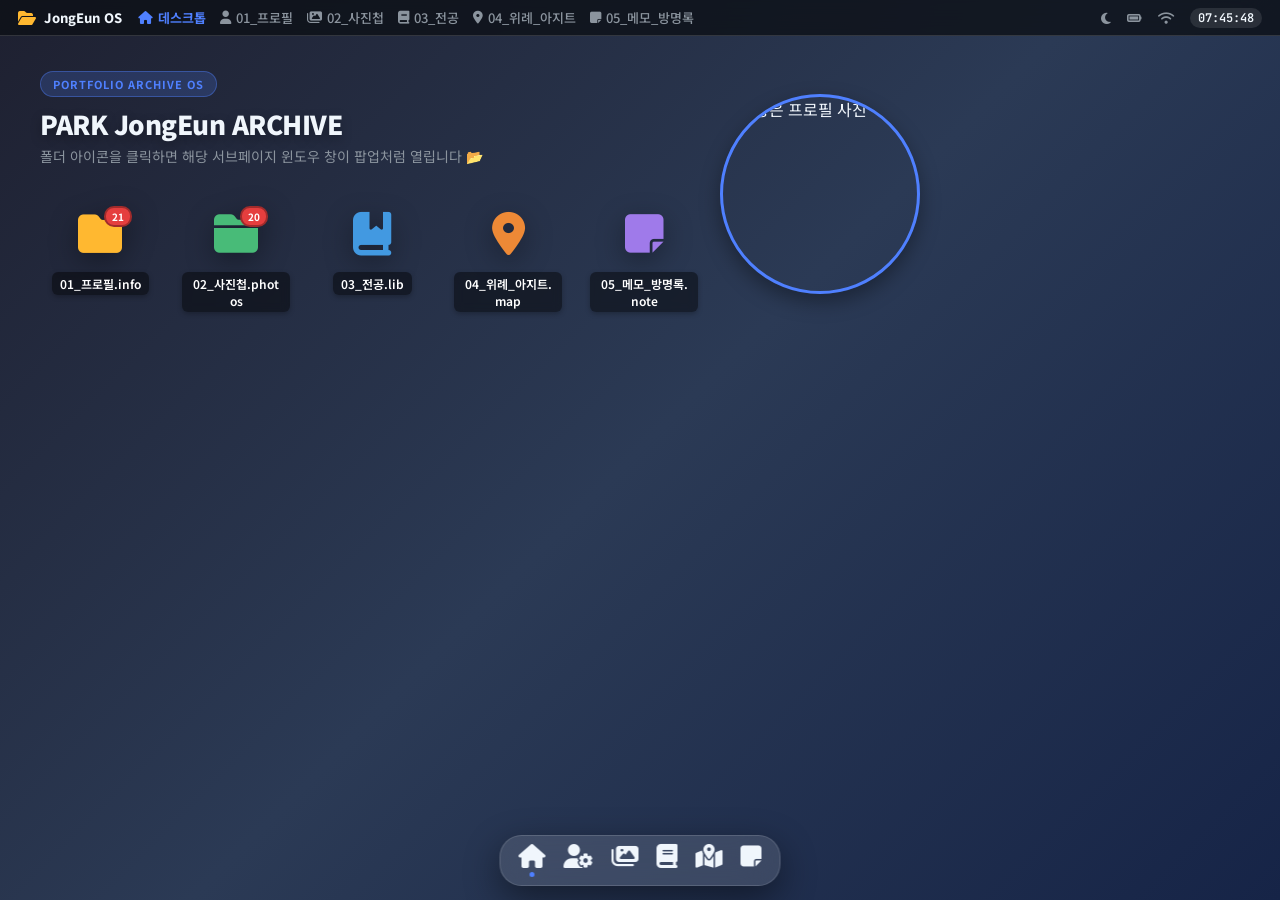
==== commit 86e236ea: "Use public GitHub URL for profile photo" ====
--- a/컴퓨터 네트워크 과제 1/Main.html
+++ b/컴퓨터 네트워크 과제 1/Main.html
@@ -93,7 +93,7 @@
                     </div>
                     <span class="icon-label">05_메모_방명록.note</span>
                 </a>
-                <img class="desktop-profile-photo" src="소스 파일/박종은_프로필.jpg" alt="박종은 프로필 사진">
+                <img class="desktop-profile-photo" src="https://raw.githubusercontent.com/bbakjjong7-cmyk/CN_1st_assginment/main/%EC%BB%B4%ED%93%A8%ED%84%B0%20%EB%84%A4%ED%8A%B8%EC%9B%8C%ED%81%AC%20%EA%B3%BC%EC%A0%9C%201/%EC%86%8C%EC%8A%A4%20%ED%8C%8C%EC%9D%BC/%EB%B0%95%EC%A2%85%EC%9D%80_%ED%94%84%EB%A1%9C%ED%95%84.jpg" alt="박종은 프로필 사진">
             </div>
 
         </main>
